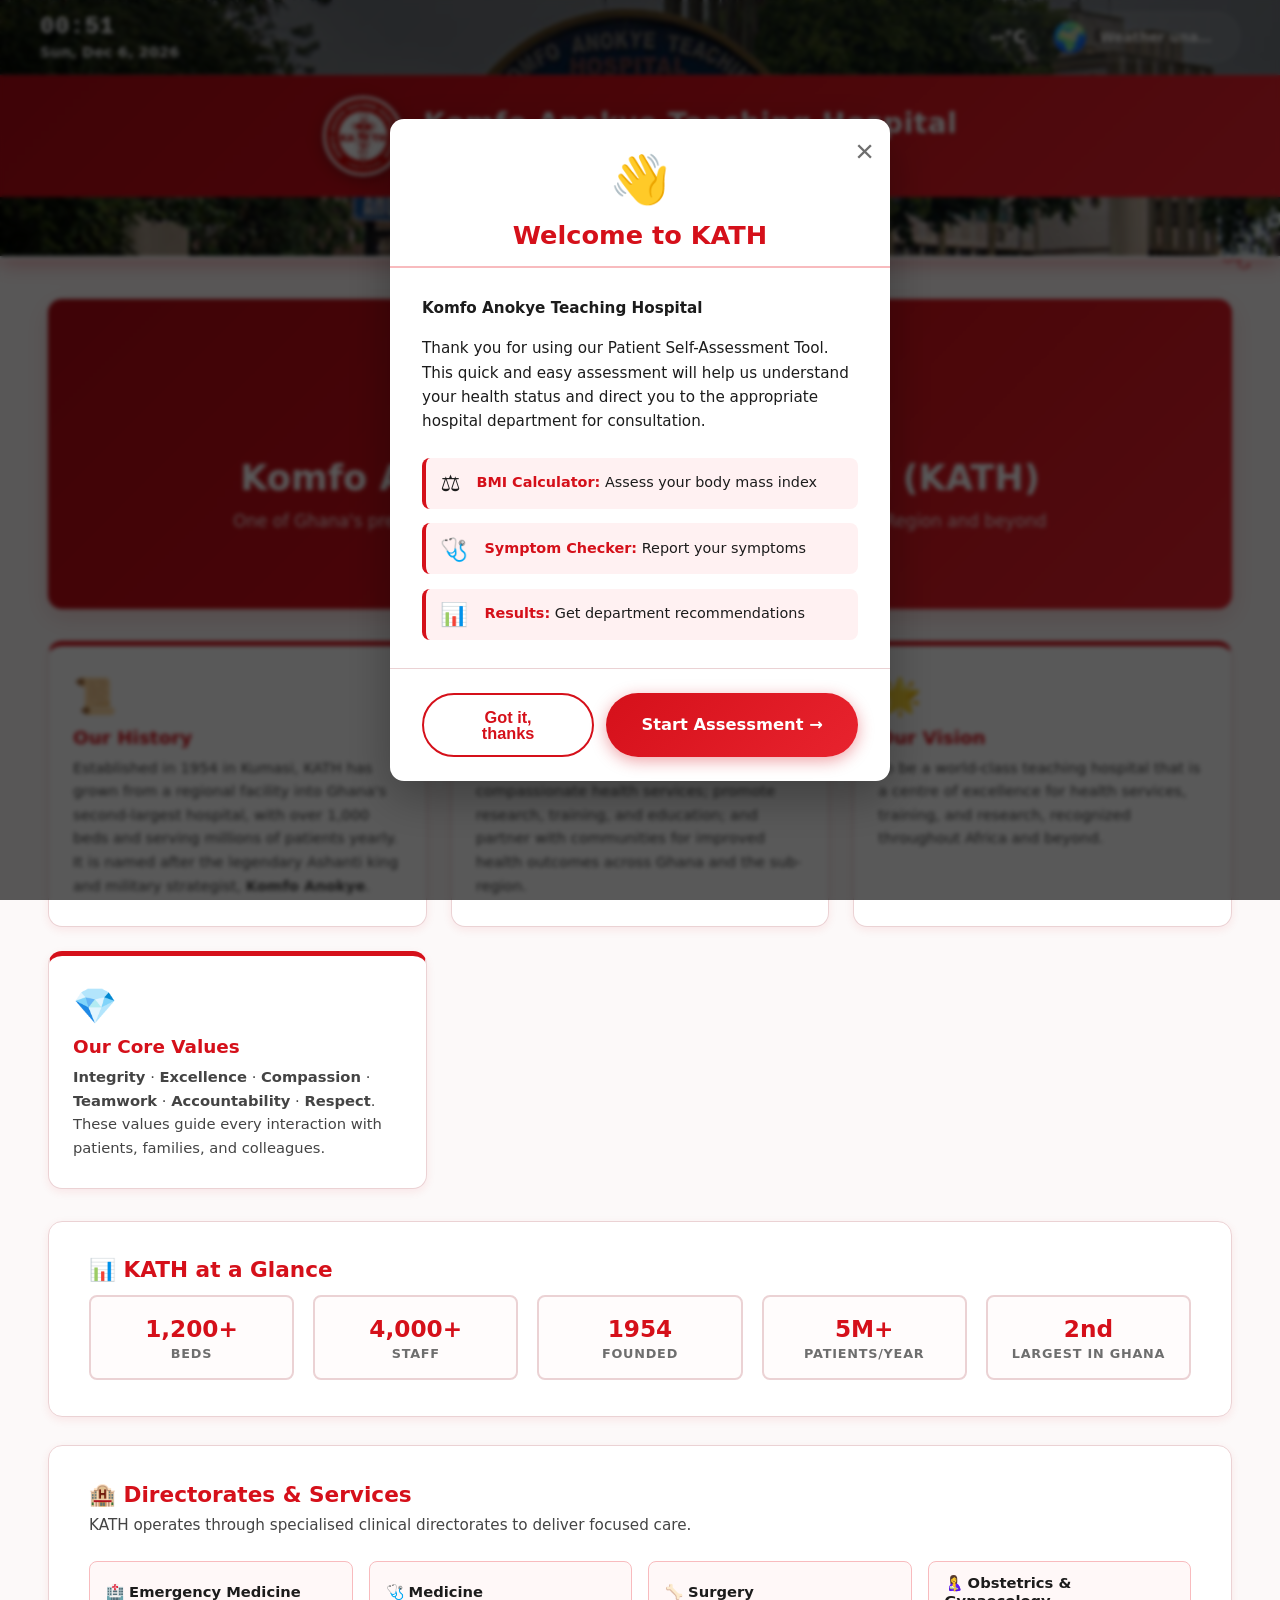
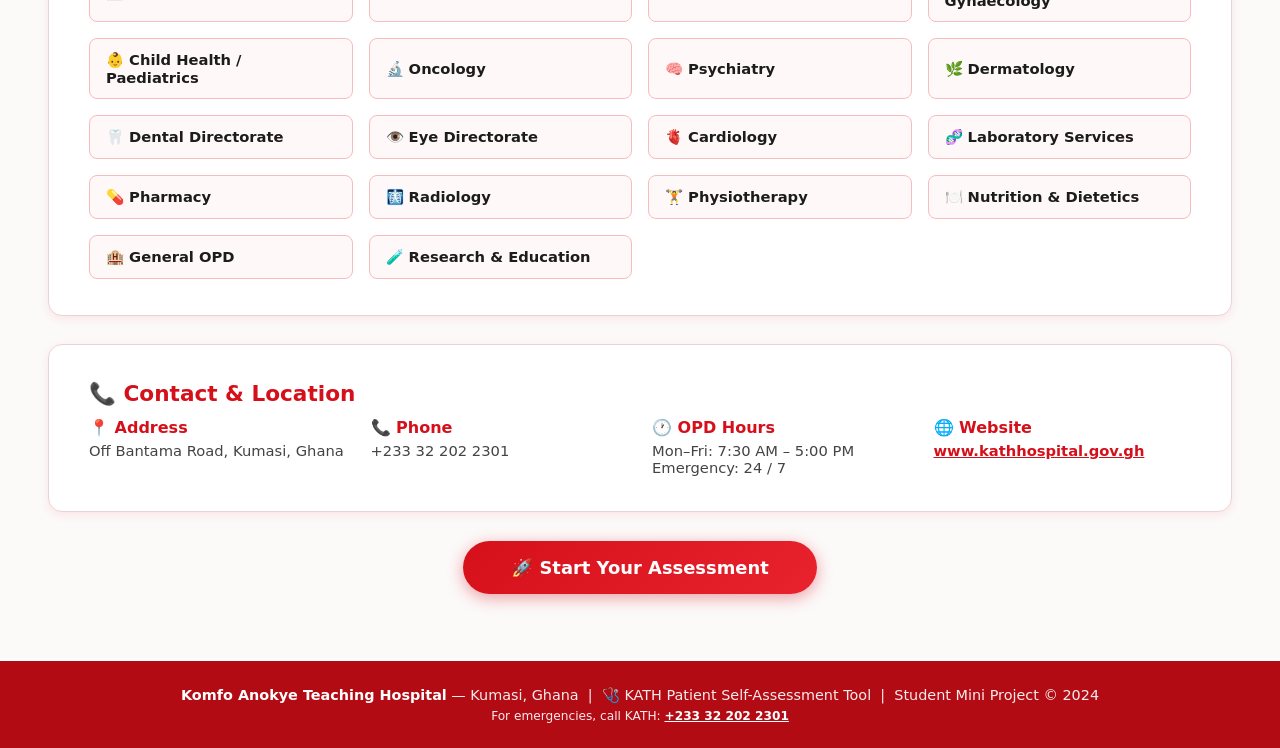
==== about.html @ adceda42 "Update website" ====
﻿<!DOCTYPE html>
<html lang="en">
<head>
  <meta charset="UTF-8" />
  <meta name="viewport" content="width=device-width, initial-scale=1.0" />
  <title>About KATH — Patient Self-Assessment Tool</title>
  <link rel="stylesheet" href="style.css" />
  <link rel="icon" href="kath-logo.jpg" />
</head>
<body>

  <!-- ═══════════════════════════════
       WELCOME POPUP MODAL
       ═══════════════════════════════ -->
  <div id="welcome-modal" class="modal-overlay">
    <div class="modal-content welcome-modal-box">
      <button class="modal-close-btn" aria-label="Close welcome message">&times;</button>
      <div class="modal-header">
        <span class="modal-icon">👋</span>
        <h2>Welcome to KATH</h2>
      </div>
      <div class="modal-body">
        <p><strong>Komfo Anokye Teaching Hospital</strong></p>
        <p>Thank you for using our Patient Self-Assessment Tool. This quick and easy assessment will help us understand your health status and direct you to the appropriate hospital department for consultation.</p>
        <div class="welcome-features">
          <div class="feature">
            <span class="feature-icon">⚖️</span>
            <span class="feature-text"><strong>BMI Calculator:</strong> Assess your body mass index</span>
          </div>
          <div class="feature">
            <span class="feature-icon">🩺</span>
            <span class="feature-text"><strong>Symptom Checker:</strong> Report your symptoms</span>
          </div>
          <div class="feature">
            <span class="feature-icon">📊</span>
            <span class="feature-text"><strong>Results:</strong> Get department recommendations</span>
          </div>
        </div>
      </div>
      <div class="modal-footer">
        <button class="btn btn-secondary modal-close-btn-footer">Got it, thanks</button>
        <a href="bmi.html" class="btn btn-primary">Start Assessment →</a>
      </div>
    </div>
  </div>

  <!-- ═══════════════ HEADER ═══════════════ -->
  <header>
    <!-- Date, Time & Weather Widget -->
    <div class="datetime-weather-widget">
      <div class="widget-content">
        <div class="datetime-display">
          <div class="time-display" id="time-display">--:--</div>
          <div class="date-display" id="date-display">Loading...</div>
        </div>
        <div class="weather-display" id="weather-display">
          <span class="weather-temp">--°C</span>
          <span class="weather-icon">🌤️</span>
          <span class="weather-desc">Loading...</span>
        </div>
      </div>
    </div>

    <div class="header-inner">
      <div class="header-brand">
        <img src="kath-logo.jpg" alt="Komfo Anokye Teaching Hospital Logo" class="header-logo" />
        <div class="header-text">
          <h1>Komfo Anokye Teaching Hospital</h1>
          <p>Patient Self-Assessment Tool &bull; Kumasi, Ghana</p>
        </div>
      </div>
    </div>

    <!-- ── Centered Main Dropdown Navigation ── -->
    <nav>
      <div class="nav-inner">
        <div class="nav-dropdown">
          <button class="nav-dropdown-btn" type="button" aria-expanded="false">
            <span class="menu-icon">☰</span>
            <span>Menu &amp; Assessment Navigation</span>
            <span class="menu-arrow">▾</span>
          </button>
          <div class="nav-dropdown-menu">
            <a href="index.html" class="nav-item">
              <span class="nav-icon">🏠</span>
              <div class="nav-text">
                <strong>Home</strong>
                <small>Landing page &amp; overview</small>
              </div>
            </a>
            
            <div class="dropdown-divider"></div>
            <div class="dropdown-category">📋 Patient Self-Assessment</div>
            
            <a href="bmi.html" class="nav-item">
              <span class="nav-icon">⚖️</span>
              <div class="nav-text">
                <strong>Step 1: BMI Calculator</strong>
                <small>Enter height, weight &amp; metrics</small>
              </div>
            </a>
            <a href="symptoms.html" class="nav-item">
              <span class="nav-icon">🩺</span>
              <div class="nav-text">
                <strong>Step 2: Symptom Checker</strong>
                <small>Select experienced symptoms</small>
              </div>
            </a>
            <a href="results.html" class="nav-item">
              <span class="nav-icon">📊</span>
              <div class="nav-text">
                <strong>Step 3: View Results</strong>
                <small>BMI reading &amp; KATH directorate</small>
              </div>
            </a>
            
            <div class="dropdown-divider"></div>
            <div class="dropdown-category">🏥 Hospital &amp; Feedback</div>
            
            <a href="about.html" class="nav-item active">
              <span class="nav-icon">ℹ️</span>
              <div class="nav-text">
                <strong>About KATH</strong>
                <small>History, mission &amp; clinical services</small>
              </div>
            </a>
            <a href="map.html" class="nav-item">
              <span class="nav-icon">🗺️</span>
              <div class="nav-text">
                <strong>KATH Hospital Map</strong>
                <small>Find your way around campus</small>
              </div>
            </a>
            <a href="feedback.html" class="nav-item">
              <span class="nav-icon">💬</span>
              <div class="nav-text">
                <strong>Patient Feedback</strong>
                <small>Share comments &amp; ratings</small>
              </div>
            </a>
          </div>
        </div>
      </div>
    </nav>
  </header>

  <!-- ═══════════════ MAIN ═══════════════ -->
  <main>
    <div class="container">

      <!-- Hero banner -->
      <div class="about-hero">
        <img src="kath-logo.jpg" alt="KATH Official Crest" style="width:96px;height:96px;border-radius:50%;background:#fff;border:3.5px solid #fff;margin:0 auto .9rem;display:block;box-shadow:0 4px 16px rgba(0,0,0,.35);" />
        <h2>Komfo Anokye Teaching Hospital (KATH)</h2>
        <p>
          One of Ghana's premier public referral hospitals, proudly serving the Ashanti Region
          and beyond with world-class healthcare since 1954.
        </p>
      </div>

      <!-- Mission / Vision / History / Values grid -->
      <div class="info-grid">

        <div class="info-box">
          <span class="icon">📜</span>
          <h3>Our History</h3>
          <p>
            Established in 1954 in Kumasi, KATH has grown from a regional facility into Ghana's
            second-largest hospital, with over 1,000 beds and serving millions of patients yearly.
            It is named after the legendary Ashanti king and military strategist,
            <strong>Komfo Anokye</strong>.
          </p>
        </div>

        <div class="info-box">
          <span class="icon">🎯</span>
          <h3>Our Mission</h3>
          <p>
            To provide excellent, equitable, and compassionate health services; promote research,
            training, and education; and partner with communities for improved health outcomes
            across Ghana and the sub-region.
          </p>
        </div>

        <div class="info-box">
          <span class="icon">🌟</span>
          <h3>Our Vision</h3>
          <p>
            To be a world-class teaching hospital that is a centre of excellence for health
            services, training, and research, recognized throughout Africa and beyond.
          </p>
        </div>

        <div class="info-box">
          <span class="icon">💎</span>
          <h3>Our Core Values</h3>
          <p>
            <strong>Integrity</strong> · <strong>Excellence</strong> ·
            <strong>Compassion</strong> · <strong>Teamwork</strong> ·
            <strong>Accountability</strong> · <strong>Respect</strong>.
            These values guide every interaction with patients, families, and colleagues.
          </p>
        </div>

      </div><!-- /info-grid -->

      <!-- Key Stats -->
      <div class="card">
        <div class="card-title">📊 KATH at a Glance</div>
        <div style="display:grid;grid-template-columns:repeat(auto-fit,minmax(160px,1fr));gap:1.2rem;margin-top:.8rem;">
          <div class="summary-item">
            <div class="val">1,200+</div>
            <div class="lbl">Beds</div>
          </div>
          <div class="summary-item">
            <div class="val">4,000+</div>
            <div class="lbl">Staff</div>
          </div>
          <div class="summary-item">
            <div class="val">1954</div>
            <div class="lbl">Founded</div>
          </div>
          <div class="summary-item">
            <div class="val">5M+</div>
            <div class="lbl">Patients/Year</div>
          </div>
          <div class="summary-item">
            <div class="val">2nd</div>
            <div class="lbl">Largest in Ghana</div>
          </div>
        </div>
      </div>

      <!-- Services & Directorates -->
      <div class="card">
        <div class="card-title">🏨 Directorates &amp; Services</div>
        <p class="card-subtitle">
          KATH operates through specialised clinical directorates to deliver focused care.
        </p>
        <div class="services-grid">
          <div class="service-chip">🏥 Emergency Medicine</div>
          <div class="service-chip">🩺 Medicine</div>
          <div class="service-chip">🦴 Surgery</div>
          <div class="service-chip">🤱 Obstetrics &amp; Gynaecology</div>
          <div class="service-chip">👶 Child Health / Paediatrics</div>
          <div class="service-chip">🔬 Oncology</div>
          <div class="service-chip">🧠 Psychiatry</div>
          <div class="service-chip">🌿 Dermatology</div>
          <div class="service-chip">🦷 Dental Directorate</div>
          <div class="service-chip">👁️ Eye Directorate</div>
          <div class="service-chip">🫀 Cardiology</div>
          <div class="service-chip">🧬 Laboratory Services</div>
          <div class="service-chip">💊 Pharmacy</div>
          <div class="service-chip">🩻 Radiology</div>
          <div class="service-chip">🏋️ Physiotherapy</div>
          <div class="service-chip">🍽️ Nutrition &amp; Dietetics</div>
          <div class="service-chip">🏨 General OPD</div>
          <div class="service-chip">🧪 Research &amp; Education</div>
        </div>
      </div>

      <!-- Contact info -->
      <div class="card">
        <div class="card-title">📞 Contact &amp; Location</div>
        <div style="display:grid;grid-template-columns:repeat(auto-fit,minmax(220px,1fr));gap:1.5rem;margin-top:.8rem;">
          <div>
            <p style="font-weight:700;color:var(--primary);margin-bottom:.3rem;">📍 Address</p>
            <p style="color:var(--text-mid);font-size:.92rem;">Off Bantama Road, Kumasi, Ghana</p>
          </div>
          <div>
            <p style="font-weight:700;color:var(--primary);margin-bottom:.3rem;">📞 Phone</p>
            <p style="color:var(--text-mid);font-size:.92rem;">+233 32 202 2301</p>
          </div>
          <div>
            <p style="font-weight:700;color:var(--primary);margin-bottom:.3rem;">🕐 OPD Hours</p>
            <p style="color:var(--text-mid);font-size:.92rem;">Mon–Fri: 7:30 AM – 5:00 PM<br/>Emergency: 24 / 7</p>
          </div>
          <div>
            <p style="font-weight:700;color:var(--primary);margin-bottom:.3rem;">🌐 Website</p>
            <p style="color:var(--text-mid);font-size:.92rem;"><a href="http://www.kathhospital.gov.gh" target="_blank" style="color:var(--primary);font-weight:700;">www.kathhospital.gov.gh</a></p>
          </div>
        </div>
      </div>

      <!-- CTA -->
      <div class="text-center mt-2">
        <a href="bmi.html" class="btn btn-primary btn-lg">
          🚀 Start Your Assessment
        </a>
      </div>

    </div><!-- /container -->
  </main>

  <footer>
    <p>
      <strong>Komfo Anokye Teaching Hospital</strong> &mdash; Kumasi, Ghana &nbsp;|&nbsp;
      🩺 KATH Patient Self-Assessment Tool &nbsp;|&nbsp; Student Mini Project &copy; 2024
    </p>
    <p style="margin-top:.3rem;font-size:.76rem;">
      For emergencies, call KATH: <a href="tel:+233322022301">+233 32 202 2301</a>
    </p>
  </footer>

  <script src="script.js"></script>
  
  <!-- Initialize Date/Time/Weather immediately -->
  <script>
    (function() {
      function updateDateTime() {
        const now = new Date();
        const hours = String(now.getHours()).padStart(2, '0');
        const minutes = String(now.getMinutes()).padStart(2, '0');
        const timeDisplay = document.getElementById('time-display');
        if (timeDisplay) timeDisplay.textContent = `${hours}:${minutes}`;
        const options = { weekday: 'short', year: 'numeric', month: 'short', day: 'numeric' };
        const dateStr = now.toLocaleDateString('en-US', options);
        const dateDisplay = document.getElementById('date-display');
        if (dateDisplay) dateDisplay.textContent = dateStr;
      }
      function getWeatherIcon(code, isDay) {
        if (code === 0) return isDay ? '☀️' : '🌙';
        if (code === 1 || code === 2) return isDay ? '🌤️' : '🌥️';
        if (code === 3) return '☁️';
        if (code === 45 || code === 48) return '🌫️';
        if (code >= 51 && code <= 67) return '🌧️';
        if (code >= 71 && code <= 86) return '❄️';
        if (code >= 80 && code <= 82) return '🌦️';
        if (code >= 95 && code <= 99) return '⛈️';
        return '🌤️';
      }
      function getWeatherDescription(code) {
        const descriptions = {0: 'Clear', 1: 'Cloudy', 2: 'Cloudy', 3: 'Overcast', 45: 'Foggy', 48: 'Foggy', 51: 'Drizzle', 53: 'Drizzle', 55: 'Drizzle', 61: 'Rainy', 63: 'Rainy', 65: 'Rainy', 71: 'Snowy', 73: 'Snowy', 75: 'Snowy', 77: 'Snow', 80: 'Showers', 81: 'Showers', 82: 'Showers', 85: 'Snow', 86: 'Snow', 95: 'Stormy', 96: 'Stormy', 99: 'Stormy'};
        return descriptions[code] || 'Check weather';
      }
      function fetchWeather() {
        if (navigator.geolocation) {
          navigator.geolocation.getCurrentPosition(function(pos) { getWeatherData(pos.coords.latitude, pos.coords.longitude); }, function() { getWeatherData(6.627, -1.616); }, { timeout: 5000 });
        } else { getWeatherData(6.627, -1.616); }
      }
      function getWeatherData(lat, lon) {
        fetch(`https://api.open-meteo.com/v1/forecast?latitude=${lat}&longitude=${lon}&current=temperature_2m,weather_code,is_day&timezone=auto`)
          .then(r => r.json())
          .then(data => {
            const c = data.current;
            const temp = Math.round(c.temperature_2m);
            const icon = getWeatherIcon(c.weather_code, c.is_day === 1);
            const desc = getWeatherDescription(c.weather_code);
            const w = document.getElementById('weather-display');
            if (w) w.innerHTML = `<span class="weather-temp">${temp}°C</span><span class="weather-icon">${icon}</span><span class="weather-desc">${desc}</span>`;
          })
          .catch(() => {
            const w = document.getElementById('weather-display');
            if (w) w.innerHTML = '<span class="weather-temp">--°C</span><span class="weather-icon">🌍</span><span class="weather-desc">Weather unavailable</span>';
          });
      }
      if (document.readyState === 'loading') { document.addEventListener('DOMContentLoaded', function() { updateDateTime(); setInterval(updateDateTime, 60000); fetchWeather(); setInterval(fetchWeather, 1800000); }); } else { updateDateTime(); fetchWeather(); }
    })();
  </script>
</body>
</html>
---- style.css ----
/* ==========================================================
   KATH Patient Self-Assessment Tool — Full-Width Stylesheet
   Theme   : Exact KATH Logo Red (#D5101A) & Clean Hospital White
   Layout  : Modern Full-Page / Full-Width Responsive Design
   Author  : Student Mini Project
   Hospital: Komfo Anokye Teaching Hospital, Kumasi, Ghana
   ========================================================== */

/* ── 1. CSS Custom Properties (Variables) ──────────────────
   Exact match to the vibrant red color of the KATH Logo
   ─────────────────────────────────────────────────────── */
:root {
  --primary:        #d5101a;   /* Exact vibrant KATH Logo Red */
  --primary-dark:   #b30b14;   /* Deep solid KATH Red */
  --primary-light:  #e8232e;   /* Bright medical scarlet */
  --primary-accent: #ff3b46;   /* Active / hover scarlet red */
  --red-subtle:     #fff1f2;   /* Light soft red background */
  --red-border:     #f8bbbe;   /* Clean red-tinted border */
  --white:          #ffffff;   /* Crisp pure white */
  --off-white:      #fcf9f9;   /* Clean hospital off-white */
  --text-dark:      #1c1c1c;   /* High-contrast readable text */
  --text-mid:       #444444;   /* Medium neutral for secondary text */
  --text-muted:     #6e6e6e;   /* Muted labels & hints */
  --border:         #ebd2d4;   /* Soft warm red-tinted border */
  
  /* Status Colors */
  --success:        #2e7d32;   /* Green for Normal BMI */
  --warning:        #f57c00;   /* Amber for Overweight */
  --danger:         #d5101a;   /* KATH Red for Obese / alerts */
  --info:           #0277bd;   /* Blue for Underweight note */

  /* Elevation & Shape */
  --shadow-sm:      0 3px 10px rgba(213, 16, 26, 0.08);
  --shadow-md:      0 8px 24px rgba(213, 16, 26, 0.16);
  --shadow-lg:      0 12px 36px rgba(0, 0, 0, 0.10);
  --radius:         14px;
  --radius-sm:      8px;
  --transition:     0.25s ease;
  --font-body:      'Segoe UI', system-ui, -apple-system, Arial, sans-serif;
}

/* ── 2. Reset & Base ────────────────────────────────────── */
*, *::before, *::after { box-sizing: border-box; margin: 0; padding: 0; }
html { scroll-behavior: smooth; font-size: 16px; width: 100%; }
body {
  font-family: var(--font-body);
  background-color: var(--off-white);
  color: var(--text-dark);
  min-height: 100vh;
  width: 100%;
  display: flex;
  flex-direction: column;
  position: relative;
  overflow-x: hidden;
}

/* ── 3. Animated Background Canvas ───────────────────────── */
#bg-canvas {
  position: fixed;
  top: 0;
  left: 0;
  width: 100vw;
  height: 100vh;
  z-index: 0;
  pointer-events: none;
}

/* ── 4. Full-Width Header ───────────────────────────────── */
header {
  background: linear-gradient(135deg, var(--primary-dark) 0%, var(--primary) 50%, var(--primary-light) 100%);
  color: var(--white);
  position: relative;
  z-index: 100;
  width: 100%;
  box-shadow: 0 4px 20px rgba(213, 16, 26, 0.35);
  border-bottom: 3.5px solid var(--white);
  background-image: url('KATH ENTRANCE.jpg');
  background-size: cover;
  background-position: center center;
  background-repeat: no-repeat;
}
.header-inner {
  width: 100%;
  max-width: 1600px;
  margin: 0 auto;
  padding: 1.1rem 2.5rem;
  display: flex;
  align-items: center;
  justify-content: center;
  text-align: center;
  background: linear-gradient(135deg, var(--primary-dark) 0%, var(--primary) 50%, var(--primary-light) 100%);
}
.header-brand {
  display: flex;
  align-items: center;
  justify-content: center;
  gap: 1.3rem;
  padding: 0.2rem 0;
}
.header-logo {
  width: 80px;
  height: 80px;
  border-radius: 50%;
  object-fit: cover;
  background: var(--white);
  border: 3.5px solid var(--white);
  box-shadow: 0 4px 16px rgba(0, 0, 0, 0.35);
  flex-shrink: 0;
  transition: transform var(--transition);
}
.header-logo:hover {
  transform: scale(1.06);
}
.header-text {
  text-align: left;
}
.header-text h1 {
  font-size: clamp(1.25rem, 3.2vw, 1.75rem);
  font-weight: 800;
  letter-spacing: 0.02em;
  line-height: 1.2;
  color: var(--white);
  text-shadow: 0 1px 3px rgba(0,0,0,0.25);
}
.header-text p {
  font-size: clamp(0.85rem, 1.8vw, 1.02rem);
  color: #fff0f1;
  margin-top: 0.25rem;
  letter-spacing: 0.04em;
  font-weight: 600;
}

/* ── 5. Full-Width Navigation & Main Dropdown Menu ──────── */
nav {
  background: rgba(0, 0, 0, 0.28);
  width: 100%;
  position: relative;
  z-index: 1000;
  background-image: url('KATH ENTRANCE.jpg');
  background-size: cover;
  background-position: center 70%;
  background-repeat: no-repeat;
}
.nav-inner {
  width: 100%;
  max-width: 1600px;
  margin: 0 auto;
  padding: 0.45rem 2.5rem;
  display: flex;
  justify-content: center;
  align-items: center;
}

/* ── Main Nav Dropdown Container ── */
.nav-dropdown {
  position: relative;
  display: inline-block;
  margin: 0 auto;
}

.nav-dropdown-btn {
  background: rgba(255, 255, 255, 0.16);
  color: var(--white);
  border: 2px solid rgba(255, 255, 255, 0.85);
  border-radius: 50px;
  padding: 0.65rem 1.8rem;
  font-size: 1rem;
  font-weight: 800;
  cursor: pointer;
  display: inline-flex;
  align-items: center;
  gap: 0.65rem;
  transition: all var(--transition);
  font-family: inherit;
  box-shadow: 0 3px 10px rgba(0, 0, 0, 0.2);
}

.nav-dropdown-btn:hover,
.nav-dropdown.show .nav-dropdown-btn,
.nav-dropdown:hover .nav-dropdown-btn {
  background: var(--white);
  color: var(--primary);
  border-color: var(--white);
  box-shadow: 0 6px 20px rgba(0, 0, 0, 0.25);
  transform: translateY(-1px);
}

.nav-dropdown-btn .menu-icon {
  font-size: 1.25rem;
  line-height: 1;
}

.nav-dropdown-btn .menu-arrow {
  font-size: 0.85rem;
  transition: transform var(--transition);
}

.nav-dropdown.show .nav-dropdown-btn .menu-arrow,
.nav-dropdown:hover .nav-dropdown-btn .menu-arrow {
  transform: rotate(180deg);
}

/* ── Dropdown Menu Popup ── */
.nav-dropdown-menu {
  display: none;
  position: absolute;
  top: calc(100% + 8px);
  left: 50%;
  transform: translateX(-50%);
  background-color: var(--white);
  min-width: 320px;
  max-width: 90vw;
  box-shadow: 0 16px 40px rgba(0, 0, 0, 0.28);
  border-radius: var(--radius);
  border-top: 5px solid var(--primary);
  border: 1.8px solid var(--red-border);
  padding: 0.6rem 0;
  z-index: 2000;
  animation: dropdownFadeIn 0.22s ease-in-out;
}

@keyframes dropdownFadeIn {
  from { opacity: 0; transform: translate(-50%, -10px); }
  to   { opacity: 1; transform: translate(-50%, 0); }
}

.nav-dropdown:hover .nav-dropdown-menu,
.nav-dropdown.show .nav-dropdown-menu {
  display: block;
}

.dropdown-category {
  font-size: 0.72rem;
  font-weight: 800;
  color: var(--primary);
  letter-spacing: 0.08em;
  padding: 0.5rem 1.2rem 0.25rem;
  text-transform: uppercase;
}

.dropdown-divider {
  height: 1px;
  background: #f0e6e6;
  margin: 0.4rem 0;
}

.nav-item {
  display: flex;
  align-items: center;
  gap: 0.85rem;
  padding: 0.65rem 1.2rem;
  color: var(--text-dark);
  text-decoration: none;
  transition: all var(--transition);
  text-align: left;
}

.nav-item:hover {
  background-color: var(--red-subtle);
  padding-left: 1.45rem;
}

.nav-item.active {
  background-color: #fff0f1;
  border-left: 4.5px solid var(--primary);
  font-weight: 700;
}

.nav-item.active .nav-text strong {
  color: var(--primary);
}

.nav-icon {
  font-size: 1.35rem;
  flex-shrink: 0;
}

.nav-text {
  display: flex;
  flex-direction: column;
}

.nav-text strong {
  font-size: 0.94rem;
  color: var(--text-dark);
}

.nav-text small {
  font-size: 0.76rem;
  color: var(--text-muted);
  margin-top: 0.1rem;
}

/* ── 6. Full-Width Main Layout ──────────────────────────── */
main {
  flex: 1;
  position: relative;
  z-index: 5;
  width: 100%;
  padding: 2.5rem 3rem 4rem;
}

/* Full-width container spanning the entire page */
.container,
.container--wide,
.container-fluid {
  width: 100%;
  max-width: 1550px;
  margin: 0 auto;
}

/* Full-page Two-Column Layouts */
.grid-2col {
  display: grid;
  grid-template-columns: 1fr 1fr;
  gap: 2rem;
  align-items: start;
}

.grid-2col-wide-left {
  display: grid;
  grid-template-columns: 1.2fr 0.8fr;
  gap: 2rem;
  align-items: start;
}

@media (max-width: 960px) {
  .grid-2col,
  .grid-2col-wide-left {
    grid-template-columns: 1fr;
    gap: 1.5rem;
  }
}

/* ── 7. Full-Width Cards ────────────────────────────────── */
.card {
  background: var(--white);
  border-radius: var(--radius);
  box-shadow: var(--shadow-sm);
  padding: 2.2rem 2.5rem;
  margin-bottom: 1.8rem;
  border: 1.8px solid var(--border);
  transition: box-shadow var(--transition), transform var(--transition);
  width: 100%;
}
.card:hover {
  box-shadow: var(--shadow-md);
}
.card-title {
  font-size: 1.35rem;
  font-weight: 800;
  color: var(--primary);
  margin-bottom: 0.45rem;
  display: flex;
  align-items: center;
  gap: 0.55rem;
}
.card-subtitle {
  color: var(--text-mid);
  font-size: 0.95rem;
  margin-bottom: 1.5rem;
  line-height: 1.55;
}

/* ── 8. Hero Section (Full-Page Landing) ────────────────── */
.hero {
  text-align: center;
  padding: 3rem 1.5rem 2.5rem;
  max-width: 1100px;
  margin: 0 auto;
}
.hero-icon {
  font-size: 5rem;
  display: block;
  margin-bottom: 1rem;
  animation: float 3s ease-in-out infinite;
}
@keyframes float {
  0%, 100% { transform: translateY(0); }
  50%       { transform: translateY(-8px); }
}
.hero h2 {
  font-size: clamp(1.8rem, 4.5vw, 2.75rem);
  color: var(--primary);
  font-weight: 800;
  line-height: 1.2;
  margin-bottom: 0.85rem;
}
.hero p {
  color: var(--text-mid);
  font-size: 1.15rem;
  max-width: 800px;
  margin: 0 auto 2.2rem;
  line-height: 1.65;
}

/* ── 9. Feature Cards Grid (Full-Width Responsive) ──────── */
.features-grid {
  display: grid;
  grid-template-columns: repeat(auto-fit, minmax(320px, 1fr));
  gap: 1.8rem;
  margin: 2rem 0 2.5rem;
  width: 100%;
}
.feature-card {
  background: var(--white);
  border: 1.8px solid var(--border);
  border-top: 5px solid var(--primary);
  border-radius: var(--radius);
  padding: 2rem 1.6rem;
  text-align: center;
  box-shadow: var(--shadow-sm);
  transition: transform var(--transition), box-shadow var(--transition), border-color var(--transition);
}
.feature-card:hover {
  transform: translateY(-6px);
  box-shadow: var(--shadow-md);
  border-color: var(--primary);
}
.feature-card .icon { font-size: 2.8rem; margin-bottom: 0.75rem; display: block; }
.feature-card h3    { font-size: 1.15rem; color: var(--primary); font-weight: 800; }
.feature-card p     { font-size: 0.92rem; color: var(--text-muted); margin-top: 0.5rem; line-height: 1.55; }

/* ── 10. Progress Indicator (Full-Width) ────────────────── */
.progress-bar-wrapper {
  margin-bottom: 2.2rem;
  width: 100%;
  max-width: 800px;
  margin-left: auto;
  margin-right: auto;
}
.progress-label {
  font-size: 0.9rem;
  color: var(--primary);
  text-align: center;
  margin-bottom: 0.65rem;
  font-weight: 800;
  letter-spacing: 0.06em;
  text-transform: uppercase;
}
.progress-steps {
  display: flex;
  align-items: center;
  justify-content: center;
}
.step-circle {
  width: 44px; height: 44px;
  border-radius: 50%;
  border: 3.5px solid var(--border);
  background: var(--white);
  color: var(--text-muted);
  font-weight: 800;
  font-size: 1rem;
  display: flex;
  align-items: center;
  justify-content: center;
  transition: all var(--transition);
  position: relative;
  z-index: 1;
}
.step-circle.done   { background: var(--primary); border-color: var(--primary); color: var(--white); }
.step-circle.active { background: var(--primary); border-color: var(--primary); color: var(--white); box-shadow: 0 0 0 6px rgba(213, 16, 26, 0.25); }
.step-line { flex: 1; height: 4px; background: var(--border); max-width: 120px; transition: background var(--transition); }
.step-line.done { background: var(--primary); }
.step-labels { display: flex; justify-content: space-between; margin-top: 0.5rem; }
.step-labels span { font-size: 0.82rem; color: var(--text-muted); text-align: center; flex: 1; font-weight: 600; }
.step-labels span.active-label { color: var(--primary); font-weight: 800; }

/* ── 11. Forms (Full-Width Responsive) ──────────────────── */
.form-group { margin-bottom: 1.45rem; }
label {
  display: block;
  font-weight: 700;
  font-size: 0.95rem;
  color: var(--text-dark);
  margin-bottom: 0.45rem;
}
input[type="text"],
input[type="number"],
select, textarea {
  width: 100%;
  padding: 0.85rem 1.15rem;
  border: 2px solid var(--border);
  border-radius: var(--radius-sm);
  font-size: 1rem;
  font-family: inherit;
  color: var(--text-dark);
  background: var(--white);
  transition: border-color var(--transition), box-shadow var(--transition);
  outline: none;
}
input:focus, select:focus, textarea:focus {
  border-color: var(--primary);
  box-shadow: 0 0 0 4px rgba(213, 16, 26, 0.18);
}
input.invalid { border-color: var(--primary); }
.hint { font-size: 0.82rem; color: var(--text-muted); margin-top: 0.35rem; }
.form-row { display: grid; grid-template-columns: 1fr 1fr; gap: 1.2rem; }
@media (max-width: 650px) { .form-row { grid-template-columns: 1fr; } }

/* ── 12. Symptom Checkbox Items (Full-Width Responsive Grid) */
.symptom-list {
  display: grid;
  grid-template-columns: repeat(auto-fit, minmax(360px, 1fr));
  gap: 1.1rem;
  width: 100%;
}
@media (max-width: 480px) {
  .symptom-list { grid-template-columns: 1fr; }
}

.symptom-item {
  display: flex;
  align-items: center;
  gap: 0.95rem;
  background: var(--white);
  border: 2px solid var(--border);
  border-radius: var(--radius-sm);
  padding: 1rem 1.25rem;
  cursor: pointer;
  transition: border-color var(--transition), background var(--transition), transform var(--transition);
}
.symptom-item:hover {
  border-color: var(--primary);
  background: #fff5f5;
  transform: translateY(-2px);
}
.symptom-item input[type="checkbox"] {
  width: 1.35rem; height: 1.35rem;
  accent-color: var(--primary);
  cursor: pointer; flex-shrink: 0;
}
.symptom-item label {
  margin: 0; cursor: pointer;
  font-weight: 600; font-size: 0.98rem;
  display: flex; align-items: center; gap: 0.5rem;
}
.symptom-item.checked {
  border-color: var(--primary);
  background: #fff0f1;
}

.custom-symptom-wrapper {
  border: 1.8px solid var(--border);
  background: #fffaf9;
  border-radius: var(--radius);
  padding: 1.1rem 1.2rem;
}

.custom-symptom-list {
  display: flex;
  flex-direction: column;
  gap: 0.75rem;
}

.custom-symptom-item {
  display: grid;
  grid-template-columns: minmax(0, 1fr) auto;
  gap: 0.75rem;
  align-items: center;
  background: var(--white);
  border: 1.8px solid var(--red-border);
  border-radius: var(--radius-sm);
  padding: 0.7rem 0.9rem;
}

.custom-symptom-item input {
  width: 100%;
  min-width: 0;
}

.custom-remove-btn {
  padding: 0.7rem 1rem;
  font-size: 0.9rem;
}

.map-toolbar {
  display: flex;
  flex-wrap: wrap;
  align-items: end;
  justify-content: space-between;
  gap: 1rem;
  margin-bottom: 1.25rem;
}

.map-search-wrap {
  flex: 1;
  min-width: 220px;
}

.map-search-wrap label,
.map-select-wrap label {
  display: block;
  margin-bottom: 0.45rem;
  font-weight: 800;
  color: var(--primary);
  font-size: 0.8rem;
  letter-spacing: 0.04em;
  text-transform: uppercase;
}

.map-actions {
  display: flex;
  flex-wrap: wrap;
  gap: 0.7rem;
}

.map-layout {
  display: grid;
  grid-template-columns: minmax(0, 1.6fr) minmax(260px, 0.75fr);
  gap: 1rem;
  align-items: stretch;
}

.map-panel {
  background: #fffaf9;
  border: 1.8px solid var(--border);
  border-radius: var(--radius);
  padding: 1rem;
  box-shadow: var(--shadow-sm);
}

#kath-map {
  width: 100%;
  height: 480px;
  border-radius: var(--radius-sm);
  overflow: hidden;
  border: 2px solid var(--border);
  background: #edf6ff;
}

.map-sidebar {
  display: flex;
  flex-direction: column;
  gap: 0.9rem;
}

.map-select-wrap select {
  width: 100%;
}

.map-status {
  margin-top: 0.9rem;
  background: #fff3f4;
  border: 1.5px solid var(--red-border);
  color: var(--text-mid);
  border-radius: var(--radius-sm);
  padding: 0.8rem 0.9rem;
  font-size: 0.9rem;
  line-height: 1.5;
}

.directions-panel {
  background: var(--white);
  border: 1.8px solid var(--border);
  border-radius: var(--radius-sm);
  padding: 0.9rem;
  min-height: 120px;
  max-height: 300px;
  overflow-y: auto;
  color: var(--text-mid);
}

.directions-panel h4 {
  color: var(--primary);
  font-size: 0.85rem;
  font-weight: 800;
  letter-spacing: 0.06em;
  text-transform: uppercase;
  margin-bottom: 0.75rem;
}

.direction-step {
  display: flex;
  gap: 0.7rem;
  align-items: flex-start;
  padding: 0.55rem 0;
  border-bottom: 1px solid #f3e3e5;
  font-size: 0.9rem;
  line-height: 1.45;
}

.direction-step:last-child {
  border-bottom: none;
}

.direction-step .step-count {
  width: 22px;
  height: 22px;
  border-radius: 50%;
  background: var(--primary);
  color: var(--white);
  display: inline-flex;
  align-items: center;
  justify-content: center;
  font-size: 0.72rem;
  font-weight: 800;
  flex-shrink: 0;
}

@media (max-width: 760px) {
  .map-layout {
    grid-template-columns: 1fr;
  }

  #kath-map {
    height: 380px;
  }
}

/* ── 13. Buttons ────────────────────────────────────────── */
.btn {
  display: inline-flex; align-items: center; gap: 0.55rem;
  padding: 0.85rem 2.2rem;
  border: none; border-radius: 50px;
  font-size: 1.02rem; font-weight: 800;
  cursor: pointer; text-decoration: none;
  transition: all var(--transition); line-height: 1;
}
.btn-primary {
  background: linear-gradient(135deg, var(--primary), var(--primary-light));
  color: var(--white);
  box-shadow: 0 4px 16px rgba(213, 16, 26, 0.38);
}
.btn-primary:hover {
  background: linear-gradient(135deg, var(--primary-dark), var(--primary));
  box-shadow: 0 6px 24px rgba(213, 16, 26, 0.5);
  transform: translateY(-2px);
}
.btn-secondary {
  background: var(--white);
  color: var(--primary);
  border: 2.5px solid var(--primary);
}
.btn-secondary:hover {
  background: var(--primary);
  color: var(--white);
  transform: translateY(-2px);
}
.btn-danger {
  background: linear-gradient(135deg, var(--primary-dark), var(--primary));
  color: var(--white); box-shadow: 0 4px 14px rgba(213, 16, 26, 0.35);
}
.btn-danger:hover { opacity: 0.92; transform: translateY(-2px); }
.btn-lg { padding: 1.1rem 3rem; font-size: 1.12rem; }
.btn-block { width: 100%; justify-content: center; }
.btn-group { display: flex; gap: 1.2rem; flex-wrap: wrap; margin-top: 1.8rem; }

/* ── 14. Disclaimer Box ─────────────────────────────────── */
.disclaimer {
  background: #fff6f6;
  border: 2px solid #f8bbbe;
  border-left: 6.5px solid var(--primary);
  border-radius: var(--radius-sm);
  padding: 1.3rem 1.6rem;
  margin-top: 1.8rem;
  width: 100%;
}
.disclaimer-title {
  font-weight: 800; color: var(--primary);
  display: flex; align-items: center; gap: 0.5rem;
  font-size: 1.02rem; margin-bottom: 0.45rem;
}
.disclaimer p { font-size: 0.92rem; color: #421818; line-height: 1.6; }

/* ── 15. Results Page (Full-Width Dashboard) ────────────── */
.result-label {
  font-size: 0.85rem; text-transform: uppercase;
  letter-spacing: 0.08em; color: var(--text-muted);
  font-weight: 800; margin-bottom: 0.4rem;
}
.result-value { font-size: 1.25rem; color: var(--text-dark); font-weight: 800; }
.bmi-badge {
  display: inline-block; padding: 0.4rem 1.2rem;
  border-radius: 50px; font-weight: 800; font-size: 0.95rem; margin-left: 0.6rem;
}
.bmi-underweight { background: #e3f2fd; color: var(--info); }
.bmi-normal      { background: #e8f5e9; color: var(--success); }
.bmi-overweight  { background: #fff3e0; color: var(--warning); }
.bmi-obese       { background: #ffebee; color: var(--danger); }
.bmi-note {
  font-size: 0.92rem; color: var(--text-mid);
  margin-top: 0.45rem; line-height: 1.5; font-style: italic;
}
.directorate-list { display: flex; flex-direction: column; gap: 0.8rem; margin-top: 0.75rem; }
.directorate-tag {
  display: flex; align-items: center; gap: 0.8rem;
  background: linear-gradient(90deg, #fff0f1, #fffafa);
  border: 2px solid var(--red-border);
  border-left: 6.5px solid var(--primary);
  border-radius: var(--radius-sm);
  padding: 0.95rem 1.3rem;
  font-weight: 800; color: var(--primary); font-size: 1.05rem;
}
.symptom-tag {
  display: inline-flex; align-items: center; gap: 0.4rem;
  background: #fff0f1; border: 1.8px solid var(--red-border);
  border-radius: 50px; padding: 0.45rem 1rem;
  font-size: 0.88rem; color: var(--primary); margin: 0.25rem;
  font-weight: 700;
}
.patient-summary {
  display: grid;
  grid-template-columns: repeat(auto-fit, minmax(160px, 1fr));
  gap: 1.2rem; margin: 0.8rem 0;
  width: 100%;
}
.summary-item {
  background: #fffcfc; border-radius: var(--radius-sm);
  padding: 1.1rem 1.2rem; border: 2px solid var(--border); text-align: center;
}
.summary-item .val { font-size: 1.45rem; font-weight: 800; color: var(--primary); }
.summary-item .lbl { font-size: 0.8rem; color: var(--text-muted); text-transform: uppercase; letter-spacing: 0.06em; margin-top: 0.25rem; font-weight: 700; }

/* ── 16. About Page (Full-Width Multi-Column) ───────────── */
.about-hero {
  background: linear-gradient(135deg, var(--primary-dark) 0%, var(--primary) 55%, var(--primary-light) 100%);
  color: var(--white); padding: 3rem 2.5rem;
  border-radius: var(--radius); text-align: center; margin-bottom: 2rem;
  box-shadow: var(--shadow-md);
  width: 100%;
}
.about-hero h2 { font-size: clamp(1.6rem, 3.5vw, 2.2rem); margin-bottom: 0.6rem; color: var(--white); font-weight: 800; }
.about-hero p  { opacity: 0.95; font-size: 1.05rem; line-height: 1.6; color: #fff0f1; max-width: 850px; margin: 0 auto; }
.info-grid {
  display: grid;
  grid-template-columns: repeat(auto-fit, minmax(280px, 1fr));
  gap: 1.5rem; margin-bottom: 2rem;
  width: 100%;
}
.info-box {
  background: var(--white); border: 1.8px solid var(--border);
  border-top: 5px solid var(--primary);
  border-radius: var(--radius); padding: 1.8rem 1.5rem; box-shadow: var(--shadow-sm);
}
.info-box .icon { font-size: 2.2rem; margin-bottom: 0.6rem; display: block; }
.info-box h3    { color: var(--primary); font-size: 1.15rem; margin-bottom: 0.5rem; font-weight: 800; }
.info-box p     { color: var(--text-mid); font-size: 0.92rem; line-height: 1.6; }
.services-grid {
  display: grid;
  grid-template-columns: repeat(auto-fill, minmax(210px, 1fr));
  gap: 1rem;
  width: 100%;
}
.service-chip {
  display: flex; align-items: center; gap: 0.6rem;
  background: #fff8f8; border: 1.8px solid var(--red-border);
  border-radius: var(--radius-sm); padding: 0.75rem 1rem;
  font-size: 0.92rem; color: var(--text-dark); font-weight: 600;
}

/* ── 17. Feedback Page (Full-Width) ─────────────────────── */
.star-rating { display: flex; gap: 0.5rem; margin-top: 0.4rem; }
.star {
  font-size: 2.2rem; cursor: pointer; color: #ddd;
  transition: color var(--transition), transform var(--transition); line-height: 1;
}
.star.active, .star:hover { color: var(--primary); transform: scale(1.25); }
textarea { resize: vertical; min-height: 120px; }
.feedback-success {
  display: none; background: #fff3f4;
  border: 2.5px solid var(--primary); border-radius: var(--radius);
  padding: 2.2rem 1.8rem; text-align: center;
}
.feedback-success .icon { font-size: 3.6rem; display: block; margin-bottom: 0.6rem; }
.feedback-success h3 { color: var(--primary); font-size: 1.35rem; font-weight: 800; }
.feedback-success p  { color: var(--text-mid); font-size: 0.98rem; margin-top: 0.5rem; }

/* ── 18. Alert / Error Banners ──────────────────────────── */
.alert { padding: 0.9rem 1.2rem; border-radius: var(--radius-sm); font-size: 0.95rem; margin-bottom: 1.2rem; display: flex; align-items: center; gap: 0.6rem; }
.alert-error { background: #ffebee; border: 1.8px solid #ef9a9a; color: var(--primary); font-weight: 700; }

/* ── 18. Date, Time & Weather Widget ────────────────────── */
.datetime-weather-widget {
  background: linear-gradient(135deg, rgba(0, 0, 0, 0.45), rgba(0, 0, 0, 0.35));
  padding: 0.75rem 2.5rem;
  width: 100%;
  position: relative;
  z-index: 99;
  border-bottom: 1px solid rgba(255, 255, 255, 0.15);
}

.widget-content {
  max-width: 1600px;
  margin: 0 auto;
  display: flex;
  justify-content: space-between;
  align-items: center;
  gap: 2rem;
  flex-wrap: wrap;
}

.datetime-display {
  display: flex;
  flex-direction: column;
  gap: 0.25rem;
  color: var(--white);
  font-weight: 600;
}

.time-display {
  font-size: 1.5rem;
  font-weight: 800;
  letter-spacing: 0.02em;
  font-family: 'Courier New', monospace;
}

.date-display {
  font-size: 0.9rem;
  opacity: 0.9;
  letter-spacing: 0.01em;
}

.weather-display {
  display: flex;
  align-items: center;
  gap: 0.75rem;
  color: var(--white);
  background: rgba(255, 255, 255, 0.08);
  padding: 0.6rem 1.2rem;
  border-radius: 25px;
  font-weight: 600;
  border: 1px solid rgba(255, 255, 255, 0.15);
}

.weather-icon {
  font-size: 1.8rem;
  line-height: 1;
}

.weather-temp {
  font-size: 1.1rem;
  font-weight: 800;
  min-width: 50px;
}

.weather-desc {
  font-size: 0.85rem;
  opacity: 0.9;
  max-width: 120px;
  overflow: hidden;
  text-overflow: ellipsis;
  white-space: nowrap;
}

/* ── Modal & Welcome Popup Styles ──────────────────────── */
.modal-overlay {
  display: flex;
  position: fixed;
  top: 0;
  left: 0;
  width: 100%;
  height: 100%;
  background: rgba(0, 0, 0, 0.65);
  justify-content: center;
  align-items: center;
  z-index: 2000;
  backdrop-filter: blur(2px);
  opacity: 0;
  visibility: hidden;
  transition: opacity 0.35s ease, visibility 0.35s ease;
}

.modal-overlay.show {
  opacity: 1;
  visibility: visible;
}

.modal-content {
  background: var(--white);
  border-radius: var(--radius);
  box-shadow: 0 16px 48px rgba(0, 0, 0, 0.3);
  position: relative;
  max-width: 500px;
  width: 90%;
  max-height: 90vh;
  overflow-y: auto;
  animation: slideIn 0.4s cubic-bezier(0.34, 1.56, 0.64, 1);
}

@keyframes slideIn {
  from {
    transform: translateY(-50px) scale(0.95);
    opacity: 0;
  }
  to {
    transform: translateY(0) scale(1);
    opacity: 1;
  }
}

.modal-close-btn {
  position: absolute;
  top: 1rem;
  right: 1rem;
  background: none;
  border: none;
  font-size: 2rem;
  color: var(--text-muted);
  cursor: pointer;
  padding: 0;
  line-height: 1;
  transition: color var(--transition);
  z-index: 10;
}

.modal-close-btn:hover {
  color: var(--primary);
}

.modal-header {
  padding: 2rem 2rem 1rem;
  text-align: center;
  border-bottom: 2px solid var(--red-border);
}

.modal-icon {
  font-size: 3rem;
  display: block;
  margin-bottom: 0.75rem;
}

.modal-header h2 {
  color: var(--primary);
  font-size: 1.6rem;
  font-weight: 800;
  margin: 0;
}

.modal-body {
  padding: 1.75rem 2rem;
}

.modal-body p {
  color: var(--text-dark);
  line-height: 1.6;
  margin-bottom: 1rem;
  font-size: 0.95rem;
}

.modal-body p:last-of-type {
  margin-bottom: 1.5rem;
}

.welcome-features {
  display: flex;
  flex-direction: column;
  gap: 0.9rem;
  margin-top: 1.5rem;
}

.feature {
  display: flex;
  align-items: flex-start;
  gap: 1rem;
  padding: 0.9rem;
  background: var(--red-subtle);
  border-radius: var(--radius-sm);
  border-left: 4px solid var(--primary);
}

.feature-icon {
  font-size: 1.4rem;
  flex-shrink: 0;
  line-height: 1;
}

.feature-text {
  font-size: 0.9rem;
  color: var(--text-dark);
  line-height: 1.5;
}

.feature-text strong {
  color: var(--primary);
}

.modal-footer {
  padding: 1.5rem 2rem;
  border-top: 1px solid var(--border);
  display: flex;
  gap: 0.75rem;
  justify-content: center;
  flex-wrap: wrap;
}

.modal-close-btn-footer {
  flex: 1;
  min-width: 140px;
}

/* Responsive adjustments */
@media (max-width: 768px) {
  .widget-content {
    flex-direction: column;
    gap: 1rem;
    align-items: flex-start;
  }

  .modal-content {
    width: 95%;
    margin: 1rem;
  }

  .modal-header {
    padding: 1.5rem 1.5rem 0.75rem;
  }

  .modal-body {
    padding: 1.25rem 1.5rem;
  }

  .modal-footer {
    padding: 1rem 1.5rem;
    flex-direction: column;
  }

  .modal-close-btn-footer,
  .modal-footer .btn {
    width: 100%;
  }

  .time-display {
    font-size: 1.25rem;
  }

  .weather-display {
    font-size: 0.85rem;
    padding: 0.5rem 1rem;
  }

  .weather-icon {
    font-size: 1.4rem;
  }
}

/* ── 19. Full-Width Footer ──────────────────────────────── */
footer {
  background: var(--primary-dark); color: rgba(255,255,255,0.92);
  text-align: center; padding: 1.6rem 1.5rem;
  font-size: 0.9rem; position: relative; z-index: 10;
  width: 100%;
  border-top: 3.5px solid var(--white);
}
footer strong { color: var(--white); }
footer a { color: #ffffff; text-decoration: underline; font-weight: 700; }
footer a:hover { opacity: 0.85; }

/* ── 20. Utility Classes ────────────────────────────────── */
.text-center { text-align: center; }
.mt-1 { margin-top: 0.5rem; } .mt-2 { margin-top: 1rem; } .mt-3 { margin-top: 1.8rem; }
.d-none { display: none !important; }
hr.divider { border: none; border-top: 2px solid var(--border); margin: 1.8rem 0; }

/* ── 21. Responsive Breakpoints ─────────────────────────── */
@media (max-width: 900px) {
  main { padding: 1.8rem 1.2rem 3rem; }
  .header-inner { padding: 0.9rem 1.2rem; }
  .nav-inner { padding: 0 1rem; }
  .card { padding: 1.8rem 1.5rem; }
}

@media (max-width: 600px) {
  main { padding: 1.4rem 0.9rem 2.5rem; }
  .header-brand { flex-direction: column; text-align: center; gap: 0.5rem; }
  .header-text { text-align: center; }
  .header-logo { width: 66px; height: 66px; }
  .card { padding: 1.4rem 1.1rem; }
  .hero-icon { font-size: 3.6rem; }
  .hero h2 { font-size: 1.55rem; }
  .btn-group { flex-direction: column; }
  .btn-group .btn { width: 100%; justify-content: center; }
  .patient-summary { grid-template-columns: 1fr 1fr; }
  .dropdown-content { position: static; transform: none; box-shadow: none; min-width: 100%; margin-top: 0.3rem; }
}
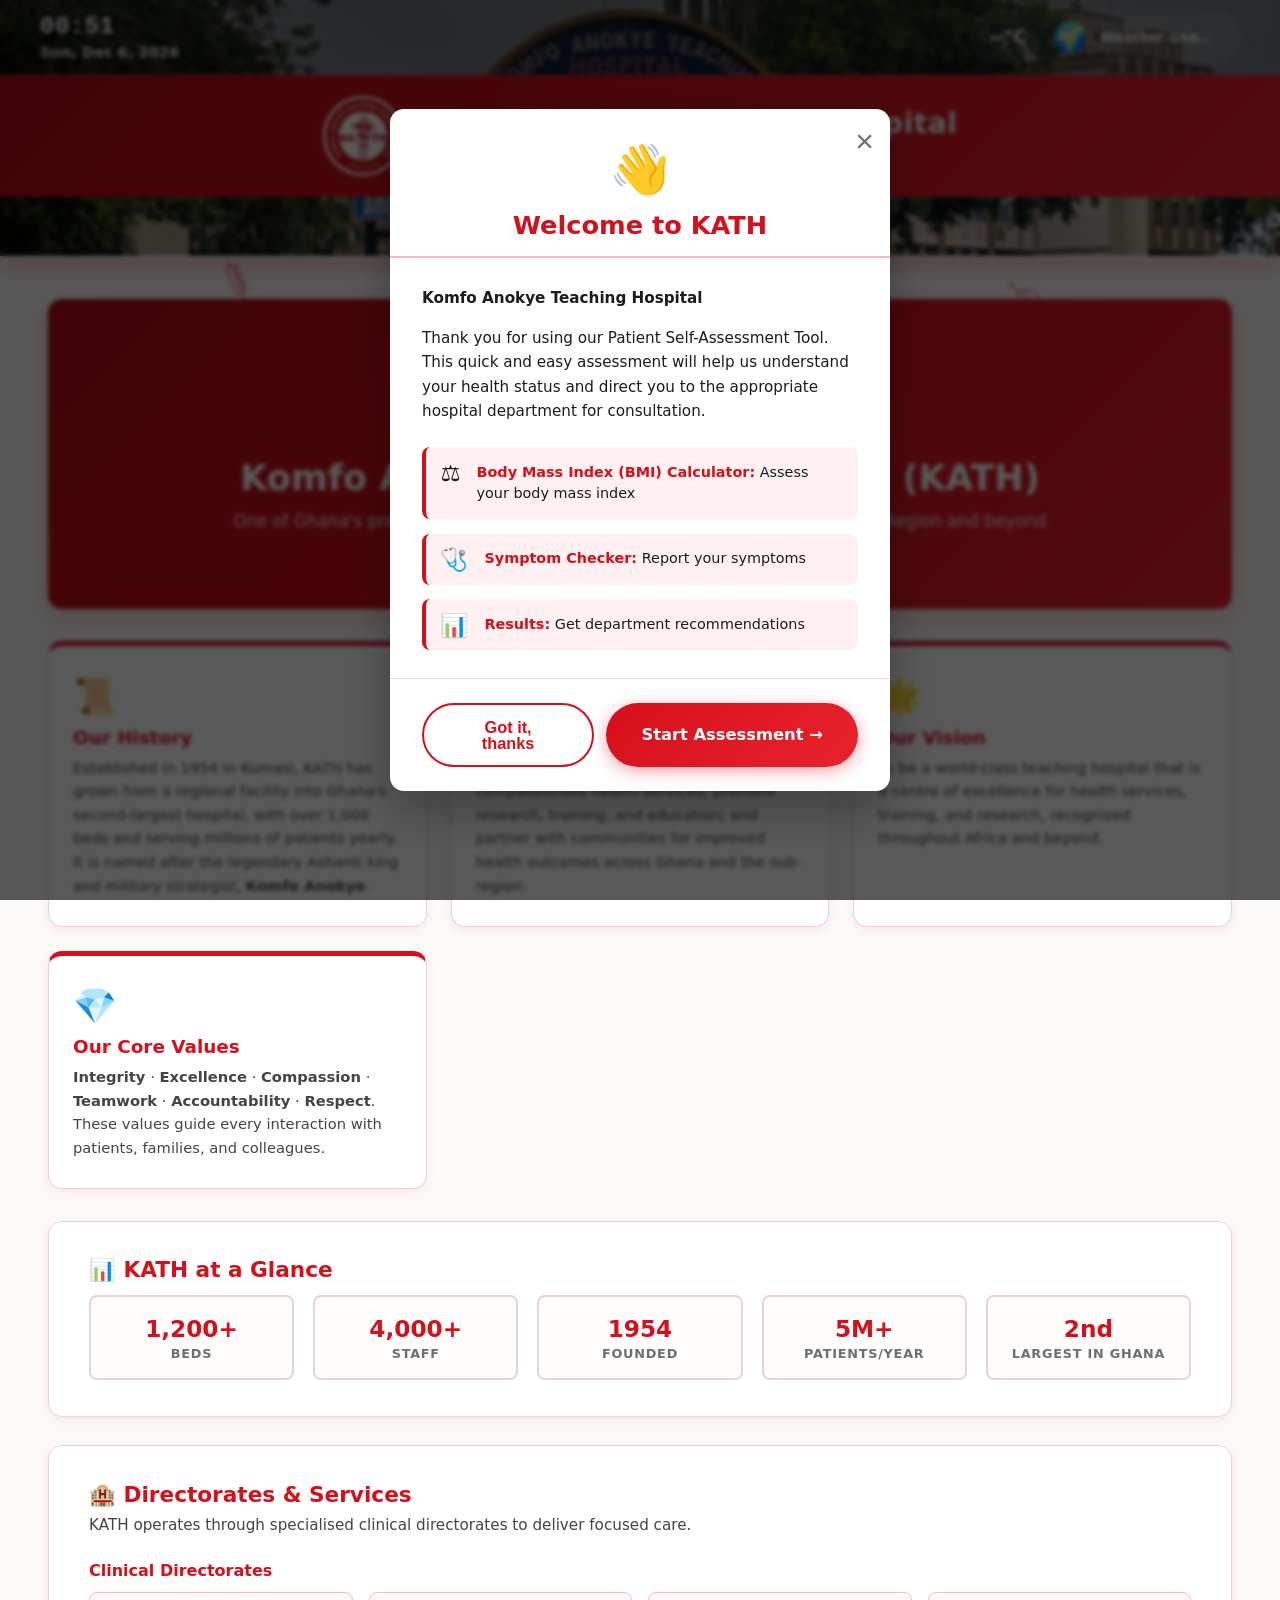
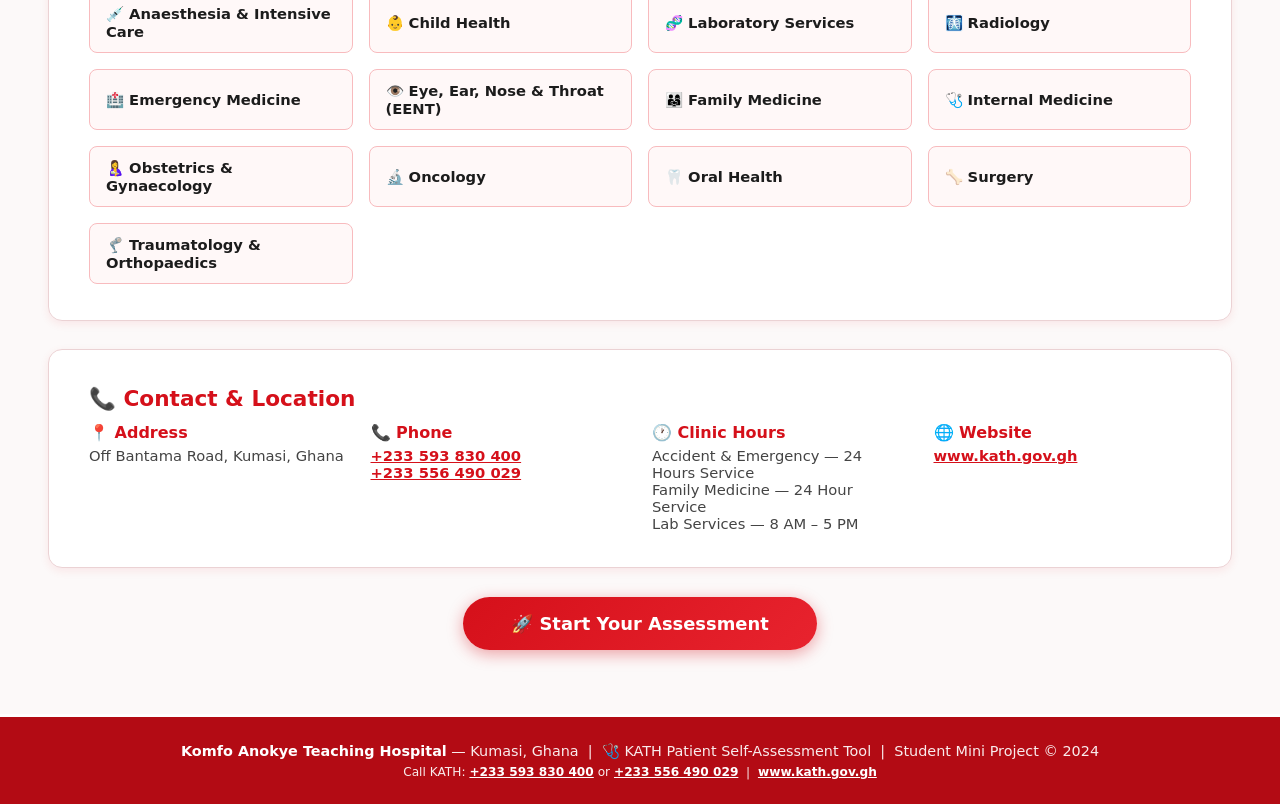
==== commit 665d3762: "Update website" ====
--- a/about.html
+++ b/about.html
@@ -1,4 +1,4 @@
-﻿<!DOCTYPE html>
+<!DOCTYPE html>
 <html lang="en">
 <head>
   <meta charset="UTF-8" />
@@ -9,9 +9,7 @@
 </head>
 <body>
 
-  <!-- ═══════════════════════════════
-       WELCOME POPUP MODAL
-       ═══════════════════════════════ -->
+  <!-- WELCOME POPUP MODAL -->
   <div id="welcome-modal" class="modal-overlay">
     <div class="modal-content welcome-modal-box">
       <button class="modal-close-btn" aria-label="Close welcome message">&times;</button>
@@ -25,7 +23,7 @@
         <div class="welcome-features">
           <div class="feature">
             <span class="feature-icon">⚖️</span>
-            <span class="feature-text"><strong>BMI Calculator:</strong> Assess your body mass index</span>
+            <span class="feature-text"><strong>Body Mass Index (BMI) Calculator:</strong> Assess your body mass index</span>
           </div>
           <div class="feature">
             <span class="feature-icon">🩺</span>
@@ -44,9 +42,9 @@
     </div>
   </div>
 
-  <!-- ═══════════════ HEADER ═══════════════ -->
+  <!-- HEADER -->
   <header>
-    <!-- Date, Time & Weather Widget -->
+    <!-- Date Time & Weather Widget -->
     <div class="datetime-weather-widget">
       <div class="widget-content">
         <div class="datetime-display">
@@ -71,7 +69,7 @@
       </div>
     </div>
 
-    <!-- ── Centered Main Dropdown Navigation ── -->
+    <!-- Centered Main Dropdown Navigation -->
     <nav>
       <div class="nav-inner">
         <div class="nav-dropdown">
@@ -95,7 +93,7 @@
             <a href="bmi.html" class="nav-item">
               <span class="nav-icon">⚖️</span>
               <div class="nav-text">
-                <strong>Step 1: BMI Calculator</strong>
+                <strong>Step 1: Body Mass Index (BMI) Calculator</strong>
                 <small>Enter height, weight &amp; metrics</small>
               </div>
             </a>
@@ -110,7 +108,7 @@
               <span class="nav-icon">📊</span>
               <div class="nav-text">
                 <strong>Step 3: View Results</strong>
-                <small>BMI reading &amp; KATH directorate</small>
+                <small>Body Mass Index (BMI) reading &amp; KATH directorate</small>
               </div>
             </a>
             
@@ -124,13 +122,6 @@
                 <small>History, mission &amp; clinical services</small>
               </div>
             </a>
-            <a href="map.html" class="nav-item">
-              <span class="nav-icon">🗺️</span>
-              <div class="nav-text">
-                <strong>KATH Hospital Map</strong>
-                <small>Find your way around campus</small>
-              </div>
-            </a>
             <a href="feedback.html" class="nav-item">
               <span class="nav-icon">💬</span>
               <div class="nav-text">
@@ -144,7 +135,7 @@
     </nav>
   </header>
 
-  <!-- ═══════════════ MAIN ═══════════════ -->
+  <!-- MAIN -->
   <main>
     <div class="container">
 
@@ -237,25 +228,23 @@
         <p class="card-subtitle">
           KATH operates through specialised clinical directorates to deliver focused care.
         </p>
-        <div class="services-grid">
-          <div class="service-chip">🏥 Emergency Medicine</div>
-          <div class="service-chip">🩺 Medicine</div>
-          <div class="service-chip">🦴 Surgery</div>
-          <div class="service-chip">🤱 Obstetrics &amp; Gynaecology</div>
-          <div class="service-chip">👶 Child Health / Paediatrics</div>
-          <div class="service-chip">🔬 Oncology</div>
-          <div class="service-chip">🧠 Psychiatry</div>
-          <div class="service-chip">🌿 Dermatology</div>
-          <div class="service-chip">🦷 Dental Directorate</div>
-          <div class="service-chip">👁️ Eye Directorate</div>
-          <div class="service-chip">🫀 Cardiology</div>
-          <div class="service-chip">🧬 Laboratory Services</div>
-          <div class="service-chip">💊 Pharmacy</div>
-          <div class="service-chip">🩻 Radiology</div>
-          <div class="service-chip">🏋️ Physiotherapy</div>
-          <div class="service-chip">🍽️ Nutrition &amp; Dietetics</div>
-          <div class="service-chip">🏨 General OPD</div>
-          <div class="service-chip">🧪 Research &amp; Education</div>
+        <div class="directorate-group">
+          <h3>Clinical Directorates</h3>
+          <div class="services-grid">
+            <div class="service-chip">💉 Anaesthesia &amp; Intensive Care</div>
+            <div class="service-chip">👶 Child Health</div>
+            <div class="service-chip">🧬 Laboratory Services</div>
+            <div class="service-chip">🩻 Radiology</div>
+            <div class="service-chip">🏥 Emergency Medicine</div>
+            <div class="service-chip">👁️ Eye, Ear, Nose &amp; Throat (EENT)</div>
+            <div class="service-chip">👨‍👩‍👧 Family Medicine</div>
+            <div class="service-chip">🩺 Internal Medicine</div>
+            <div class="service-chip">🤱 Obstetrics &amp; Gynaecology</div>
+            <div class="service-chip">🔬 Oncology</div>
+            <div class="service-chip">🦷 Oral Health</div>
+            <div class="service-chip">🦴 Surgery</div>
+            <div class="service-chip">🦿 Traumatology &amp; Orthopaedics</div>
+          </div>
         </div>
       </div>
 
@@ -269,15 +258,15 @@
           </div>
           <div>
             <p style="font-weight:700;color:var(--primary);margin-bottom:.3rem;">📞 Phone</p>
-            <p style="color:var(--text-mid);font-size:.92rem;">+233 32 202 2301</p>
+            <p style="color:var(--text-mid);font-size:.92rem;"><a href="tel:+233593830400" style="color:var(--primary);font-weight:700;">+233 593 830 400</a><br/><a href="tel:+233556490029" style="color:var(--primary);font-weight:700;">+233 556 490 029</a></p>
           </div>
           <div>
-            <p style="font-weight:700;color:var(--primary);margin-bottom:.3rem;">🕐 OPD Hours</p>
-            <p style="color:var(--text-mid);font-size:.92rem;">Mon–Fri: 7:30 AM – 5:00 PM<br/>Emergency: 24 / 7</p>
+            <p style="font-weight:700;color:var(--primary);margin-bottom:.3rem;">🕐 Clinic Hours</p>
+            <p style="color:var(--text-mid);font-size:.92rem;">Accident &amp; Emergency — 24 Hours Service<br/>Family Medicine — 24 Hour Service<br/>Lab Services — 8 AM – 5 PM</p>
           </div>
           <div>
             <p style="font-weight:700;color:var(--primary);margin-bottom:.3rem;">🌐 Website</p>
-            <p style="color:var(--text-mid);font-size:.92rem;"><a href="http://www.kathhospital.gov.gh" target="_blank" style="color:var(--primary);font-weight:700;">www.kathhospital.gov.gh</a></p>
+            <p style="color:var(--text-mid);font-size:.92rem;"><a href="https://www.kath.gov.gh" target="_blank" rel="noopener noreferrer" style="color:var(--primary);font-weight:700;">www.kath.gov.gh</a></p>
           </div>
         </div>
       </div>
@@ -298,7 +287,8 @@
       🩺 KATH Patient Self-Assessment Tool &nbsp;|&nbsp; Student Mini Project &copy; 2024
     </p>
     <p style="margin-top:.3rem;font-size:.76rem;">
-      For emergencies, call KATH: <a href="tel:+233322022301">+233 32 202 2301</a>
+      Call KATH: <a href="tel:+233593830400">+233 593 830 400</a> or <a href="tel:+233556490029">+233 556 490 029</a> &nbsp;|&nbsp;
+      <a href="https://www.kath.gov.gh" target="_blank" rel="noopener noreferrer">www.kath.gov.gh</a>
     </p>
   </footer>
 
--- a/style.css
+++ b/style.css
@@ -1,14 +1,6 @@
-/* ==========================================================
-   KATH Patient Self-Assessment Tool — Full-Width Stylesheet
-   Theme   : Exact KATH Logo Red (#D5101A) & Clean Hospital White
-   Layout  : Modern Full-Page / Full-Width Responsive Design
-   Author  : Student Mini Project
-   Hospital: Komfo Anokye Teaching Hospital, Kumasi, Ghana
-   ========================================================== */
-
-/* ── 1. CSS Custom Properties (Variables) ──────────────────
-   Exact match to the vibrant red color of the KATH Logo
-   ─────────────────────────────────────────────────────── */
+/* KATH Patient Self-Assessment Tool Page Stylesheet */
+
+/* 1 CSS Custom Properties (Variables) */
 :root {
   --primary:        #d5101a;   /* Exact vibrant KATH Logo Red */
   --primary-dark:   #b30b14;   /* Deep solid KATH Red */
@@ -39,8 +31,14 @@
   --font-body:      'Segoe UI', system-ui, -apple-system, Arial, sans-serif;
 }
 
-/* ── 2. Reset & Base ────────────────────────────────────── */
-*, *::before, *::after { box-sizing: border-box; margin: 0; padding: 0; }
+/* 2 Reset & Base */
+
+*, *::before, *::after {
+  box-sizing: border-box;
+  margin: 0;
+  padding: 0;
+}
+
 html { scroll-behavior: smooth; font-size: 16px; width: 100%; }
 body {
   font-family: var(--font-body);
@@ -52,20 +50,21 @@
   flex-direction: column;
   position: relative;
   overflow-x: hidden;
-}
-
-/* ── 3. Animated Background Canvas ───────────────────────── */
+  max-width: 100%;
+}
+
+/* 3 Animated Background Canvas */
 #bg-canvas {
   position: fixed;
   top: 0;
   left: 0;
-  width: 100vw;
+  width: 100%;
   height: 100vh;
   z-index: 0;
   pointer-events: none;
 }
 
-/* ── 4. Full-Width Header ───────────────────────────────── */
+/* 4 Page Header */
 header {
   background: linear-gradient(135deg, var(--primary-dark) 0%, var(--primary) 50%, var(--primary-light) 100%);
   color: var(--white);
@@ -104,7 +103,6 @@
   object-fit: cover;
   background: var(--white);
   border: 3.5px solid var(--white);
-  box-shadow: 0 4px 16px rgba(0, 0, 0, 0.35);
   flex-shrink: 0;
   transition: transform var(--transition);
 }
@@ -119,7 +117,8 @@
   font-weight: 800;
   letter-spacing: 0.02em;
   line-height: 1.2;
-  color: var(--white);
+    width: 100%;
+    min-width: 0;
   text-shadow: 0 1px 3px rgba(0,0,0,0.25);
 }
 .header-text p {
@@ -128,13 +127,15 @@
   margin-top: 0.25rem;
   letter-spacing: 0.04em;
   font-weight: 600;
-}
-
-/* ── 5. Full-Width Navigation & Main Dropdown Menu ──────── */
+    min-width: 0;
+}
+
+/* 5 Page Navigation & Main Dropdown Menu */
 nav {
   background: rgba(0, 0, 0, 0.28);
   width: 100%;
   position: relative;
+    min-width: 0;
   z-index: 1000;
   background-image: url('KATH ENTRANCE.jpg');
   background-size: cover;
@@ -151,7 +152,7 @@
   align-items: center;
 }
 
-/* ── Main Nav Dropdown Container ── */
+/* Main Nav Dropdown Container */
 .nav-dropdown {
   position: relative;
   display: inline-block;
@@ -200,7 +201,7 @@
   transform: rotate(180deg);
 }
 
-/* ── Dropdown Menu Popup ── */
+/* Dropdown Menu Popup */
 .nav-dropdown-menu {
   display: none;
   position: absolute;
@@ -208,7 +209,8 @@
   left: 50%;
   transform: translateX(-50%);
   background-color: var(--white);
-  min-width: 320px;
+  width: min(320px, calc(100vw - 1rem));
+  min-width: 0;
   max-width: 90vw;
   box-shadow: 0 16px 40px rgba(0, 0, 0, 0.28);
   border-radius: var(--radius);
@@ -291,7 +293,7 @@
   margin-top: 0.1rem;
 }
 
-/* ── 6. Full-Width Main Layout ──────────────────────────── */
+/* 6 Page Main Layout */
 main {
   flex: 1;
   position: relative;
@@ -300,7 +302,7 @@
   padding: 2.5rem 3rem 4rem;
 }
 
-/* Full-width container spanning the entire page */
+/* Page container spanning the entire page */
 .container,
 .container--wide,
 .container-fluid {
@@ -324,6 +326,11 @@
   align-items: start;
 }
 
+.grid-2col > *,
+.grid-2col-wide-left > * {
+  min-width: 0;
+}
+
 @media (max-width: 960px) {
   .grid-2col,
   .grid-2col-wide-left {
@@ -332,7 +339,7 @@
   }
 }
 
-/* ── 7. Full-Width Cards ────────────────────────────────── */
+/* 7 Page Cards */
 .card {
   background: var(--white);
   border-radius: var(--radius);
@@ -342,6 +349,7 @@
   border: 1.8px solid var(--border);
   transition: box-shadow var(--transition), transform var(--transition);
   width: 100%;
+  min-width: 0;
 }
 .card:hover {
   box-shadow: var(--shadow-md);
@@ -362,7 +370,7 @@
   line-height: 1.55;
 }
 
-/* ── 8. Hero Section (Full-Page Landing) ────────────────── */
+/* 8 Hero Section (Full-Page Landing) */
 .hero {
   text-align: center;
   padding: 3rem 1.5rem 2.5rem;
@@ -394,13 +402,14 @@
   line-height: 1.65;
 }
 
-/* ── 9. Feature Cards Grid (Full-Width Responsive) ──────── */
+/* 9 Feature Cards Grid (Page Responsive) */
 .features-grid {
   display: grid;
   grid-template-columns: repeat(auto-fit, minmax(320px, 1fr));
   gap: 1.8rem;
   margin: 2rem 0 2.5rem;
   width: 100%;
+  min-width: 0;
 }
 .feature-card {
   background: var(--white);
@@ -421,7 +430,7 @@
 .feature-card h3    { font-size: 1.15rem; color: var(--primary); font-weight: 800; }
 .feature-card p     { font-size: 0.92rem; color: var(--text-muted); margin-top: 0.5rem; line-height: 1.55; }
 
-/* ── 10. Progress Indicator (Full-Width) ────────────────── */
+/* 10 Progress Indicator (Page) */
 .progress-bar-wrapper {
   margin-bottom: 2.2rem;
   width: 100%;
@@ -466,7 +475,7 @@
 .step-labels span { font-size: 0.82rem; color: var(--text-muted); text-align: center; flex: 1; font-weight: 600; }
 .step-labels span.active-label { color: var(--primary); font-weight: 800; }
 
-/* ── 11. Forms (Full-Width Responsive) ──────────────────── */
+/* 11 Forms (Page Responsive) */
 .form-group { margin-bottom: 1.45rem; }
 label {
   display: block;
@@ -498,12 +507,13 @@
 .form-row { display: grid; grid-template-columns: 1fr 1fr; gap: 1.2rem; }
 @media (max-width: 650px) { .form-row { grid-template-columns: 1fr; } }
 
-/* ── 12. Symptom Checkbox Items (Full-Width Responsive Grid) */
+/* 12 Symptom Checkbox Items (Page Responsive Grid) */
 .symptom-list {
   display: grid;
   grid-template-columns: repeat(auto-fit, minmax(360px, 1fr));
   gap: 1.1rem;
   width: 100%;
+  min-width: 0;
 }
 @media (max-width: 480px) {
   .symptom-list { grid-template-columns: 1fr; }
@@ -574,141 +584,7 @@
   font-size: 0.9rem;
 }
 
-.map-toolbar {
-  display: flex;
-  flex-wrap: wrap;
-  align-items: end;
-  justify-content: space-between;
-  gap: 1rem;
-  margin-bottom: 1.25rem;
-}
-
-.map-search-wrap {
-  flex: 1;
-  min-width: 220px;
-}
-
-.map-search-wrap label,
-.map-select-wrap label {
-  display: block;
-  margin-bottom: 0.45rem;
-  font-weight: 800;
-  color: var(--primary);
-  font-size: 0.8rem;
-  letter-spacing: 0.04em;
-  text-transform: uppercase;
-}
-
-.map-actions {
-  display: flex;
-  flex-wrap: wrap;
-  gap: 0.7rem;
-}
-
-.map-layout {
-  display: grid;
-  grid-template-columns: minmax(0, 1.6fr) minmax(260px, 0.75fr);
-  gap: 1rem;
-  align-items: stretch;
-}
-
-.map-panel {
-  background: #fffaf9;
-  border: 1.8px solid var(--border);
-  border-radius: var(--radius);
-  padding: 1rem;
-  box-shadow: var(--shadow-sm);
-}
-
-#kath-map {
-  width: 100%;
-  height: 480px;
-  border-radius: var(--radius-sm);
-  overflow: hidden;
-  border: 2px solid var(--border);
-  background: #edf6ff;
-}
-
-.map-sidebar {
-  display: flex;
-  flex-direction: column;
-  gap: 0.9rem;
-}
-
-.map-select-wrap select {
-  width: 100%;
-}
-
-.map-status {
-  margin-top: 0.9rem;
-  background: #fff3f4;
-  border: 1.5px solid var(--red-border);
-  color: var(--text-mid);
-  border-radius: var(--radius-sm);
-  padding: 0.8rem 0.9rem;
-  font-size: 0.9rem;
-  line-height: 1.5;
-}
-
-.directions-panel {
-  background: var(--white);
-  border: 1.8px solid var(--border);
-  border-radius: var(--radius-sm);
-  padding: 0.9rem;
-  min-height: 120px;
-  max-height: 300px;
-  overflow-y: auto;
-  color: var(--text-mid);
-}
-
-.directions-panel h4 {
-  color: var(--primary);
-  font-size: 0.85rem;
-  font-weight: 800;
-  letter-spacing: 0.06em;
-  text-transform: uppercase;
-  margin-bottom: 0.75rem;
-}
-
-.direction-step {
-  display: flex;
-  gap: 0.7rem;
-  align-items: flex-start;
-  padding: 0.55rem 0;
-  border-bottom: 1px solid #f3e3e5;
-  font-size: 0.9rem;
-  line-height: 1.45;
-}
-
-.direction-step:last-child {
-  border-bottom: none;
-}
-
-.direction-step .step-count {
-  width: 22px;
-  height: 22px;
-  border-radius: 50%;
-  background: var(--primary);
-  color: var(--white);
-  display: inline-flex;
-  align-items: center;
-  justify-content: center;
-  font-size: 0.72rem;
-  font-weight: 800;
-  flex-shrink: 0;
-}
-
-@media (max-width: 760px) {
-  .map-layout {
-    grid-template-columns: 1fr;
-  }
-
-  #kath-map {
-    height: 380px;
-  }
-}
-
-/* ── 13. Buttons ────────────────────────────────────────── */
+/* 13 Buttons */
 .btn {
   display: inline-flex; align-items: center; gap: 0.55rem;
   padding: 0.85rem 2.2rem;
@@ -746,7 +622,7 @@
 .btn-block { width: 100%; justify-content: center; }
 .btn-group { display: flex; gap: 1.2rem; flex-wrap: wrap; margin-top: 1.8rem; }
 
-/* ── 14. Disclaimer Box ─────────────────────────────────── */
+/* 14 Disclaimer Box */
 .disclaimer {
   background: #fff6f6;
   border: 2px solid #f8bbbe;
@@ -763,7 +639,7 @@
 }
 .disclaimer p { font-size: 0.92rem; color: #421818; line-height: 1.6; }
 
-/* ── 15. Results Page (Full-Width Dashboard) ────────────── */
+/* 15 Results Page (Page Dashboard) */
 .result-label {
   font-size: 0.85rem; text-transform: uppercase;
   letter-spacing: 0.08em; color: var(--text-muted);
@@ -812,7 +688,7 @@
 .summary-item .val { font-size: 1.45rem; font-weight: 800; color: var(--primary); }
 .summary-item .lbl { font-size: 0.8rem; color: var(--text-muted); text-transform: uppercase; letter-spacing: 0.06em; margin-top: 0.25rem; font-weight: 700; }
 
-/* ── 16. About Page (Full-Width Multi-Column) ───────────── */
+/* 16 About Page (Page Multi-Column) */
 .about-hero {
   background: linear-gradient(135deg, var(--primary-dark) 0%, var(--primary) 55%, var(--primary-light) 100%);
   color: var(--white); padding: 3rem 2.5rem;
@@ -842,14 +718,23 @@
   gap: 1rem;
   width: 100%;
 }
+.directorate-group + .directorate-group { margin-top: 1.5rem; }
+.directorate-group h3 {
+  color: var(--primary);
+  font-size: 1rem;
+  margin-bottom: 0.75rem;
+  font-weight: 800;
+}
 .service-chip {
   display: flex; align-items: center; gap: 0.6rem;
   background: #fff8f8; border: 1.8px solid var(--red-border);
   border-radius: var(--radius-sm); padding: 0.75rem 1rem;
   font-size: 0.92rem; color: var(--text-dark); font-weight: 600;
-}
-
-/* ── 17. Feedback Page (Full-Width) ─────────────────────── */
+  min-width: 0;
+  overflow-wrap: anywhere;
+}
+
+/* 17 Feedback Page (Page) */
 .star-rating { display: flex; gap: 0.5rem; margin-top: 0.4rem; }
 .star {
   font-size: 2.2rem; cursor: pointer; color: #ddd;
@@ -866,11 +751,11 @@
 .feedback-success h3 { color: var(--primary); font-size: 1.35rem; font-weight: 800; }
 .feedback-success p  { color: var(--text-mid); font-size: 0.98rem; margin-top: 0.5rem; }
 
-/* ── 18. Alert / Error Banners ──────────────────────────── */
+/* 18 Alert / Error Banners */
 .alert { padding: 0.9rem 1.2rem; border-radius: var(--radius-sm); font-size: 0.95rem; margin-bottom: 1.2rem; display: flex; align-items: center; gap: 0.6rem; }
 .alert-error { background: #ffebee; border: 1.8px solid #ef9a9a; color: var(--primary); font-weight: 700; }
 
-/* ── 18. Date, Time & Weather Widget ────────────────────── */
+/* 18 Date Time & Weather Widget */
 .datetime-weather-widget {
   background: linear-gradient(135deg, rgba(0, 0, 0, 0.45), rgba(0, 0, 0, 0.35));
   padding: 0.75rem 2.5rem;
@@ -943,7 +828,7 @@
   white-space: nowrap;
 }
 
-/* ── Modal & Welcome Popup Styles ──────────────────────── */
+/* Modal & Welcome Popup Styles */
 .modal-overlay {
   display: flex;
   position: fixed;
@@ -1134,7 +1019,7 @@
   }
 }
 
-/* ── 19. Full-Width Footer ──────────────────────────────── */
+/* 19 Page Footer */
 footer {
   background: var(--primary-dark); color: rgba(255,255,255,0.92);
   text-align: center; padding: 1.6rem 1.5rem;
@@ -1145,14 +1030,15 @@
 footer strong { color: var(--white); }
 footer a { color: #ffffff; text-decoration: underline; font-weight: 700; }
 footer a:hover { opacity: 0.85; }
-
-/* ── 20. Utility Classes ────────────────────────────────── */
+footer p { overflow-wrap: anywhere; }
+
+/* 20 Utility Classes */
 .text-center { text-align: center; }
 .mt-1 { margin-top: 0.5rem; } .mt-2 { margin-top: 1rem; } .mt-3 { margin-top: 1.8rem; }
 .d-none { display: none !important; }
 hr.divider { border: none; border-top: 2px solid var(--border); margin: 1.8rem 0; }
 
-/* ── 21. Responsive Breakpoints ─────────────────────────── */
+/* 21 Responsive Breakpoints */
 @media (max-width: 900px) {
   main { padding: 1.8rem 1.2rem 3rem; }
   .header-inner { padding: 0.9rem 1.2rem; }
@@ -1168,6 +1054,8 @@
   .card { padding: 1.4rem 1.1rem; }
   .hero-icon { font-size: 3.6rem; }
   .hero h2 { font-size: 1.55rem; }
+  .features-grid,
+  .symptom-list { grid-template-columns: minmax(0, 1fr); }
   .btn-group { flex-direction: column; }
   .btn-group .btn { width: 100%; justify-content: center; }
   .patient-summary { grid-template-columns: 1fr 1fr; }
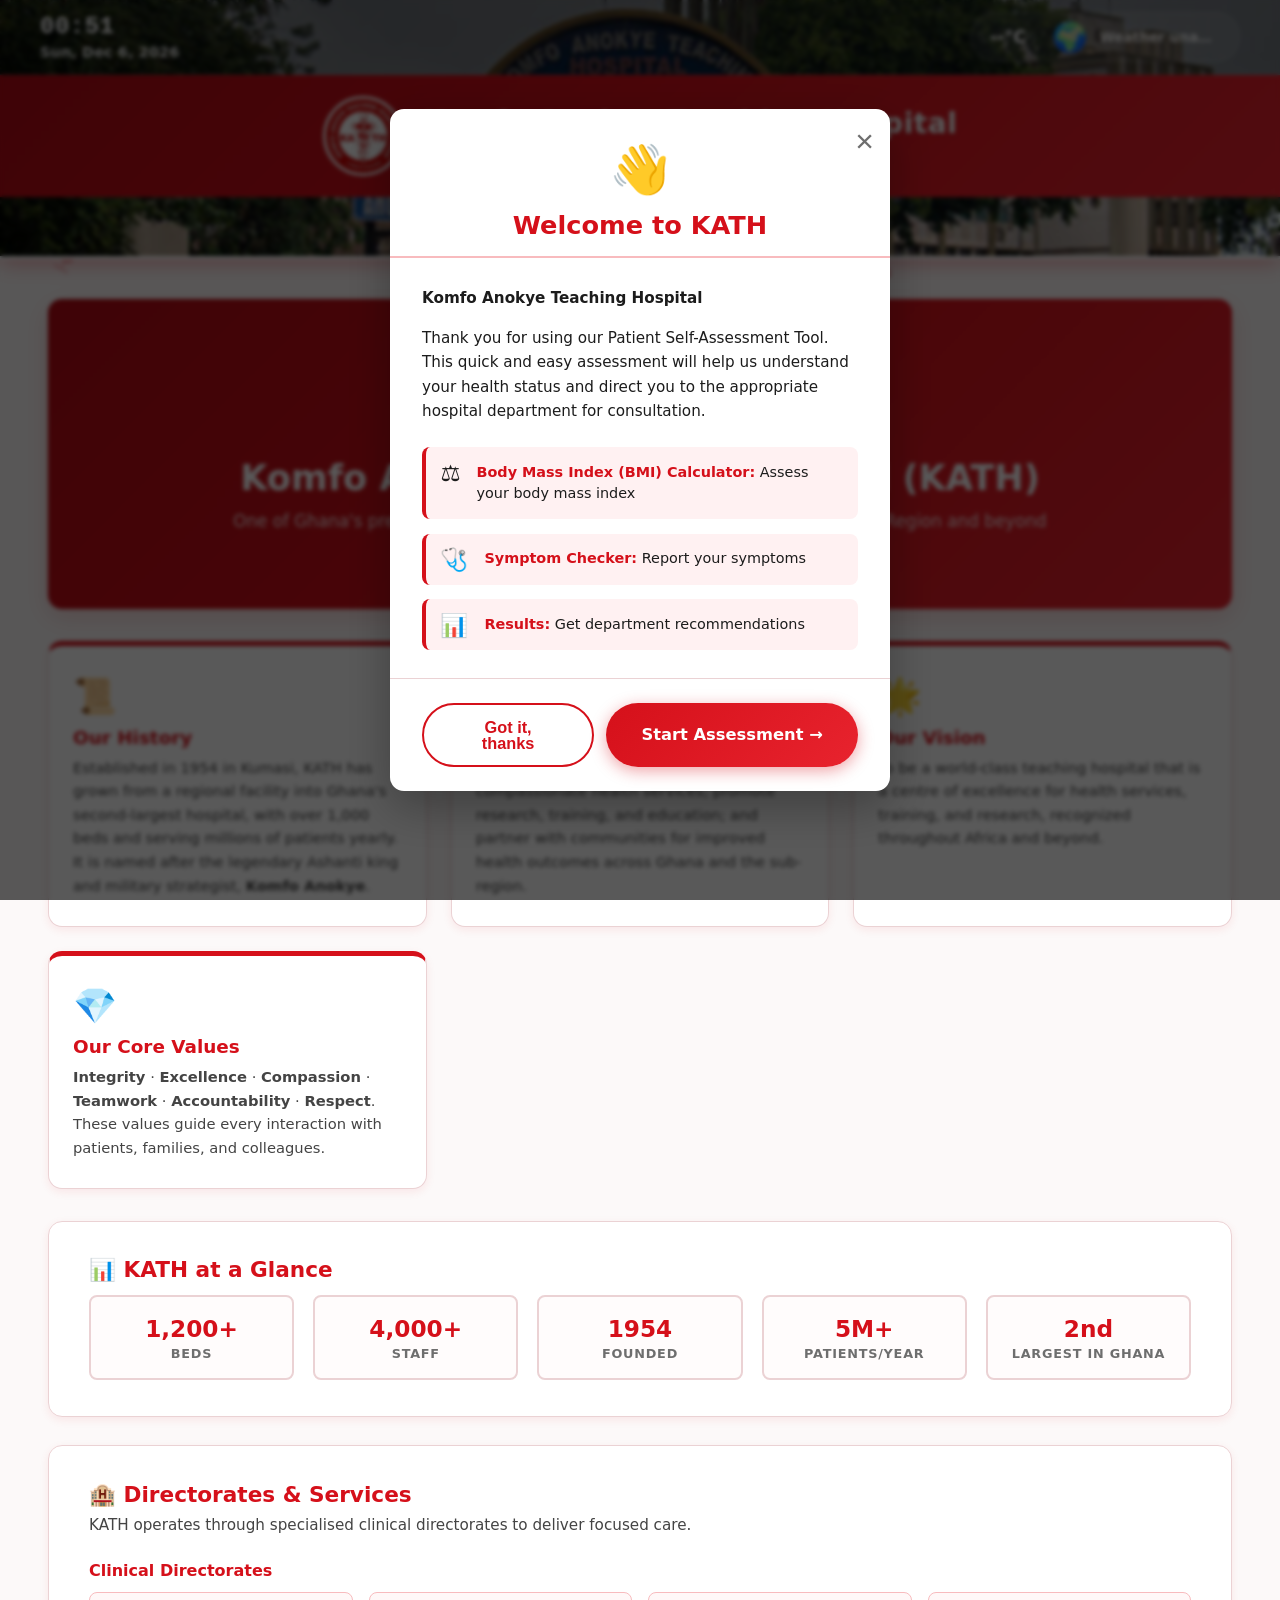
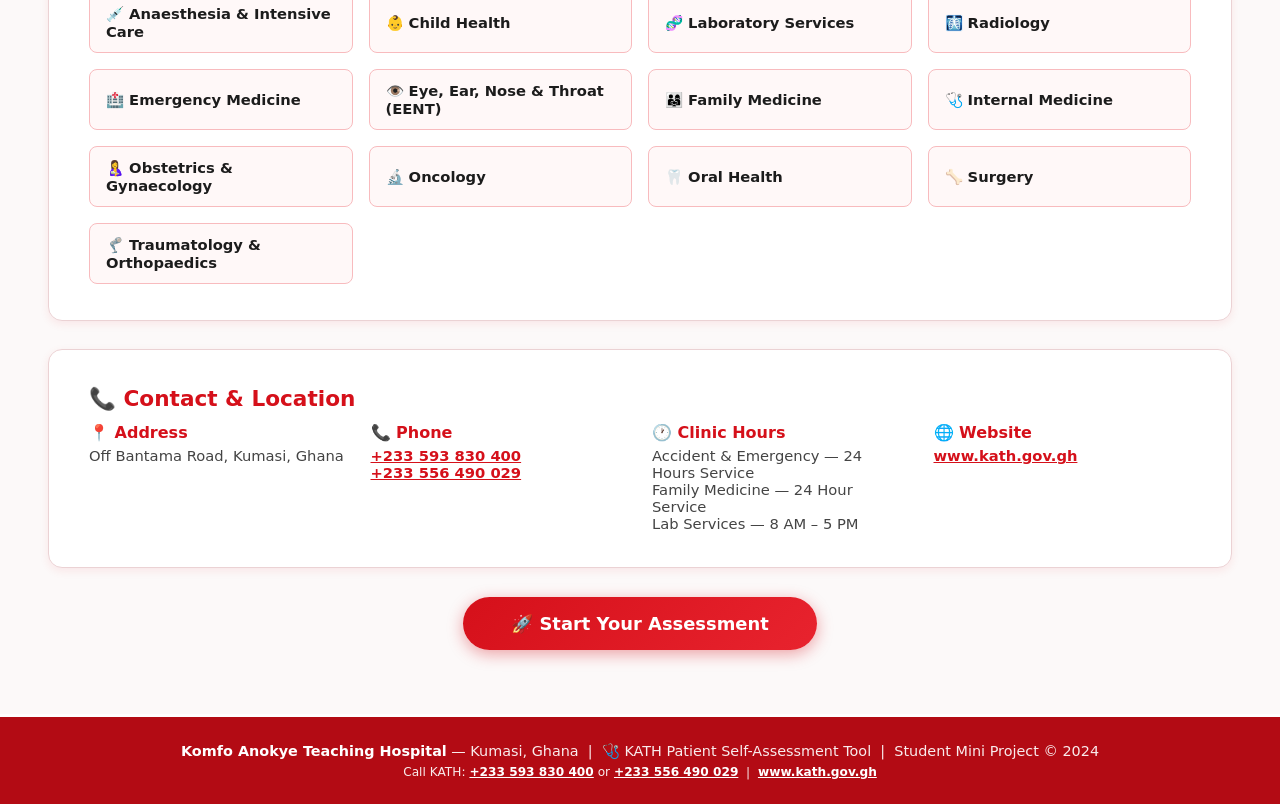
==== commit 5a6b4653: "Update website" ====
--- a/about.html
+++ b/about.html
@@ -230,21 +230,7 @@
         </p>
         <div class="directorate-group">
           <h3>Clinical Directorates</h3>
-          <div class="services-grid">
-            <div class="service-chip">💉 Anaesthesia &amp; Intensive Care</div>
-            <div class="service-chip">👶 Child Health</div>
-            <div class="service-chip">🧬 Laboratory Services</div>
-            <div class="service-chip">🩻 Radiology</div>
-            <div class="service-chip">🏥 Emergency Medicine</div>
-            <div class="service-chip">👁️ Eye, Ear, Nose &amp; Throat (EENT)</div>
-            <div class="service-chip">👨‍👩‍👧 Family Medicine</div>
-            <div class="service-chip">🩺 Internal Medicine</div>
-            <div class="service-chip">🤱 Obstetrics &amp; Gynaecology</div>
-            <div class="service-chip">🔬 Oncology</div>
-            <div class="service-chip">🦷 Oral Health</div>
-            <div class="service-chip">🦴 Surgery</div>
-            <div class="service-chip">🦿 Traumatology &amp; Orthopaedics</div>
-          </div>
+          <div class="services-grid" id="directorate-list"></div>
         </div>
       </div>
 
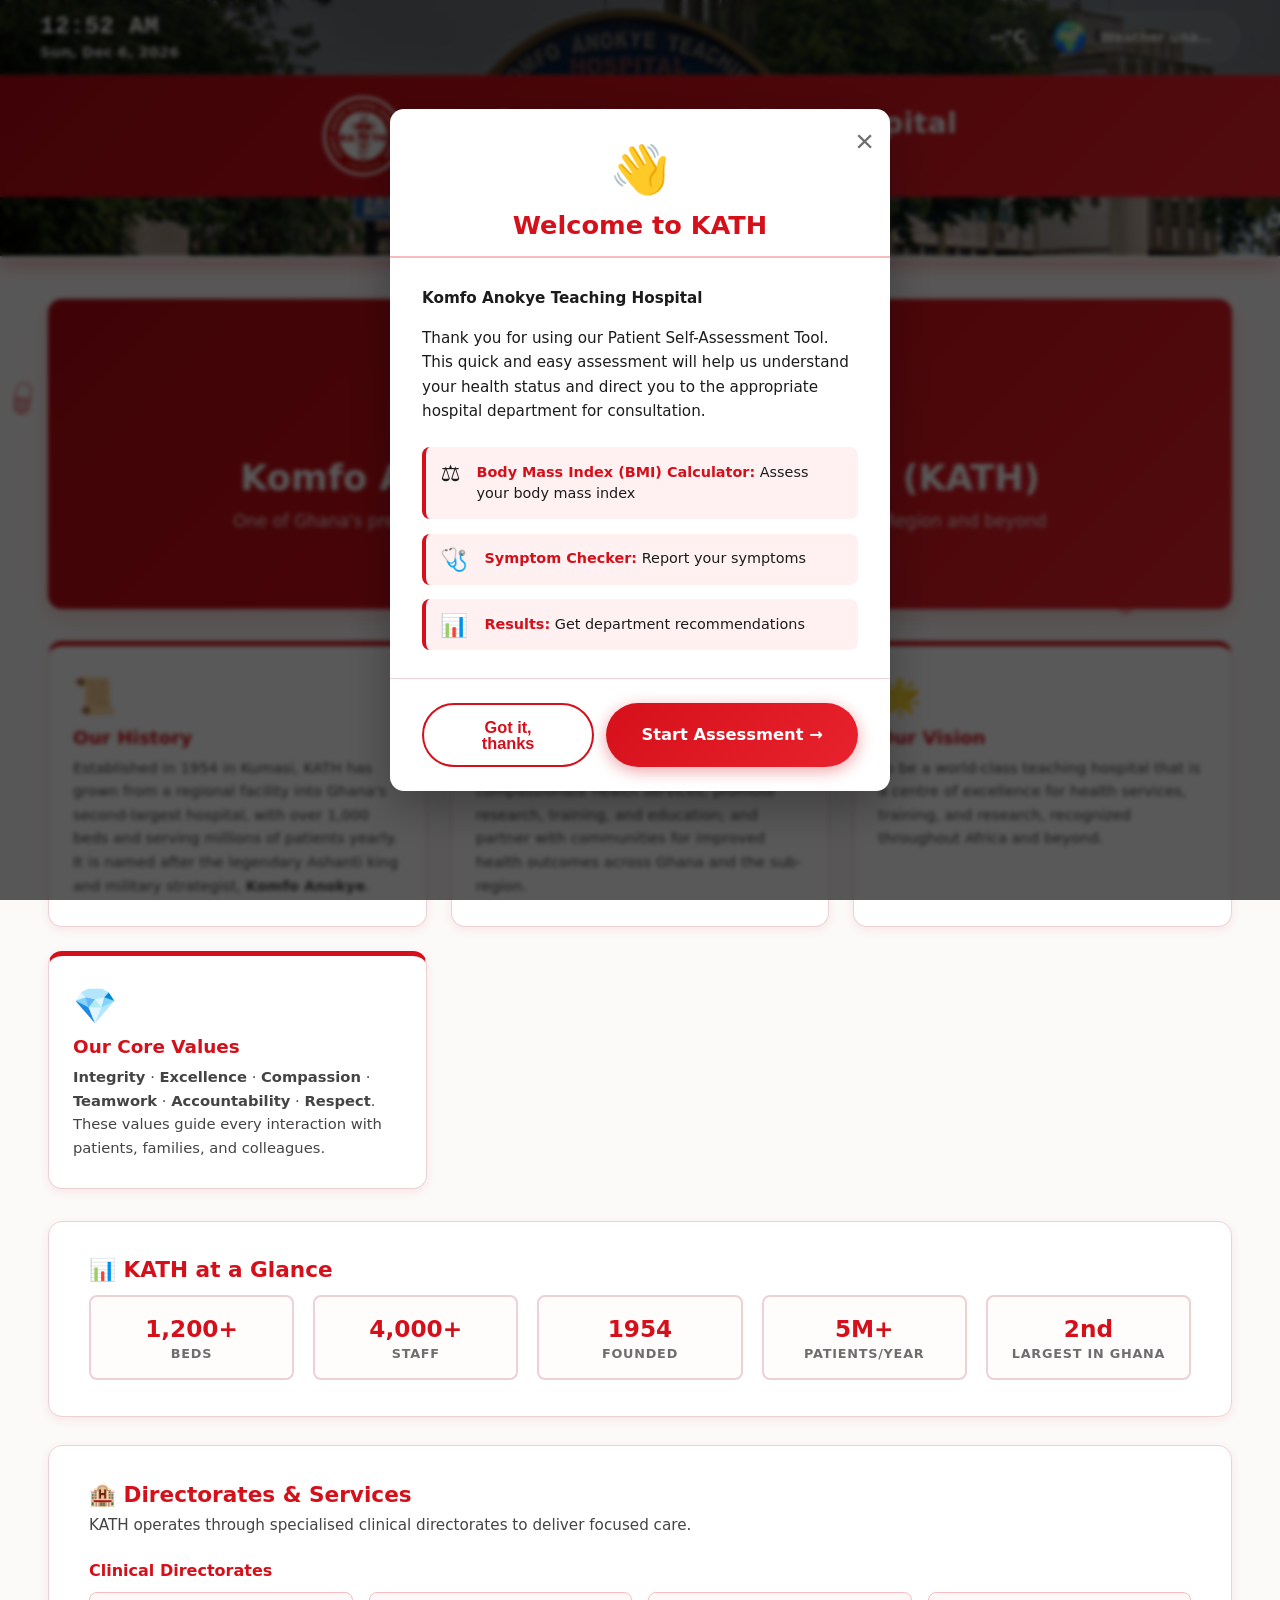
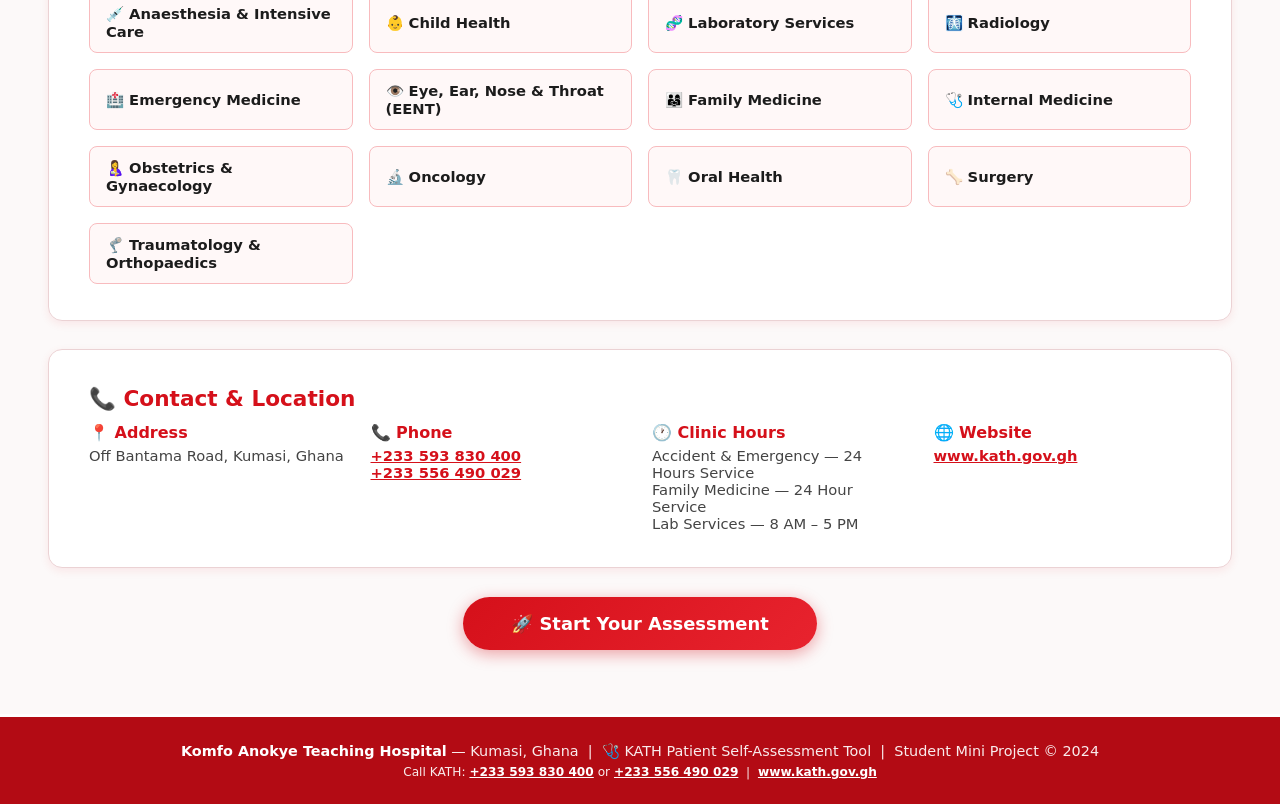
==== commit af971634: "Update website" ====
--- a/about.html
+++ b/about.html
@@ -285,10 +285,11 @@
     (function() {
       function updateDateTime() {
         const now = new Date();
-        const hours = String(now.getHours()).padStart(2, '0');
+        const hours = now.getHours() % 12 || 12;
         const minutes = String(now.getMinutes()).padStart(2, '0');
+        const period = now.getHours() < 12 ? 'AM' : 'PM';
         const timeDisplay = document.getElementById('time-display');
-        if (timeDisplay) timeDisplay.textContent = `${hours}:${minutes}`;
+        if (timeDisplay) timeDisplay.textContent = `${hours}:${minutes} ${period}`;
         const options = { weekday: 'short', year: 'numeric', month: 'short', day: 'numeric' };
         const dateStr = now.toLocaleDateString('en-US', options);
         const dateDisplay = document.getElementById('date-display');
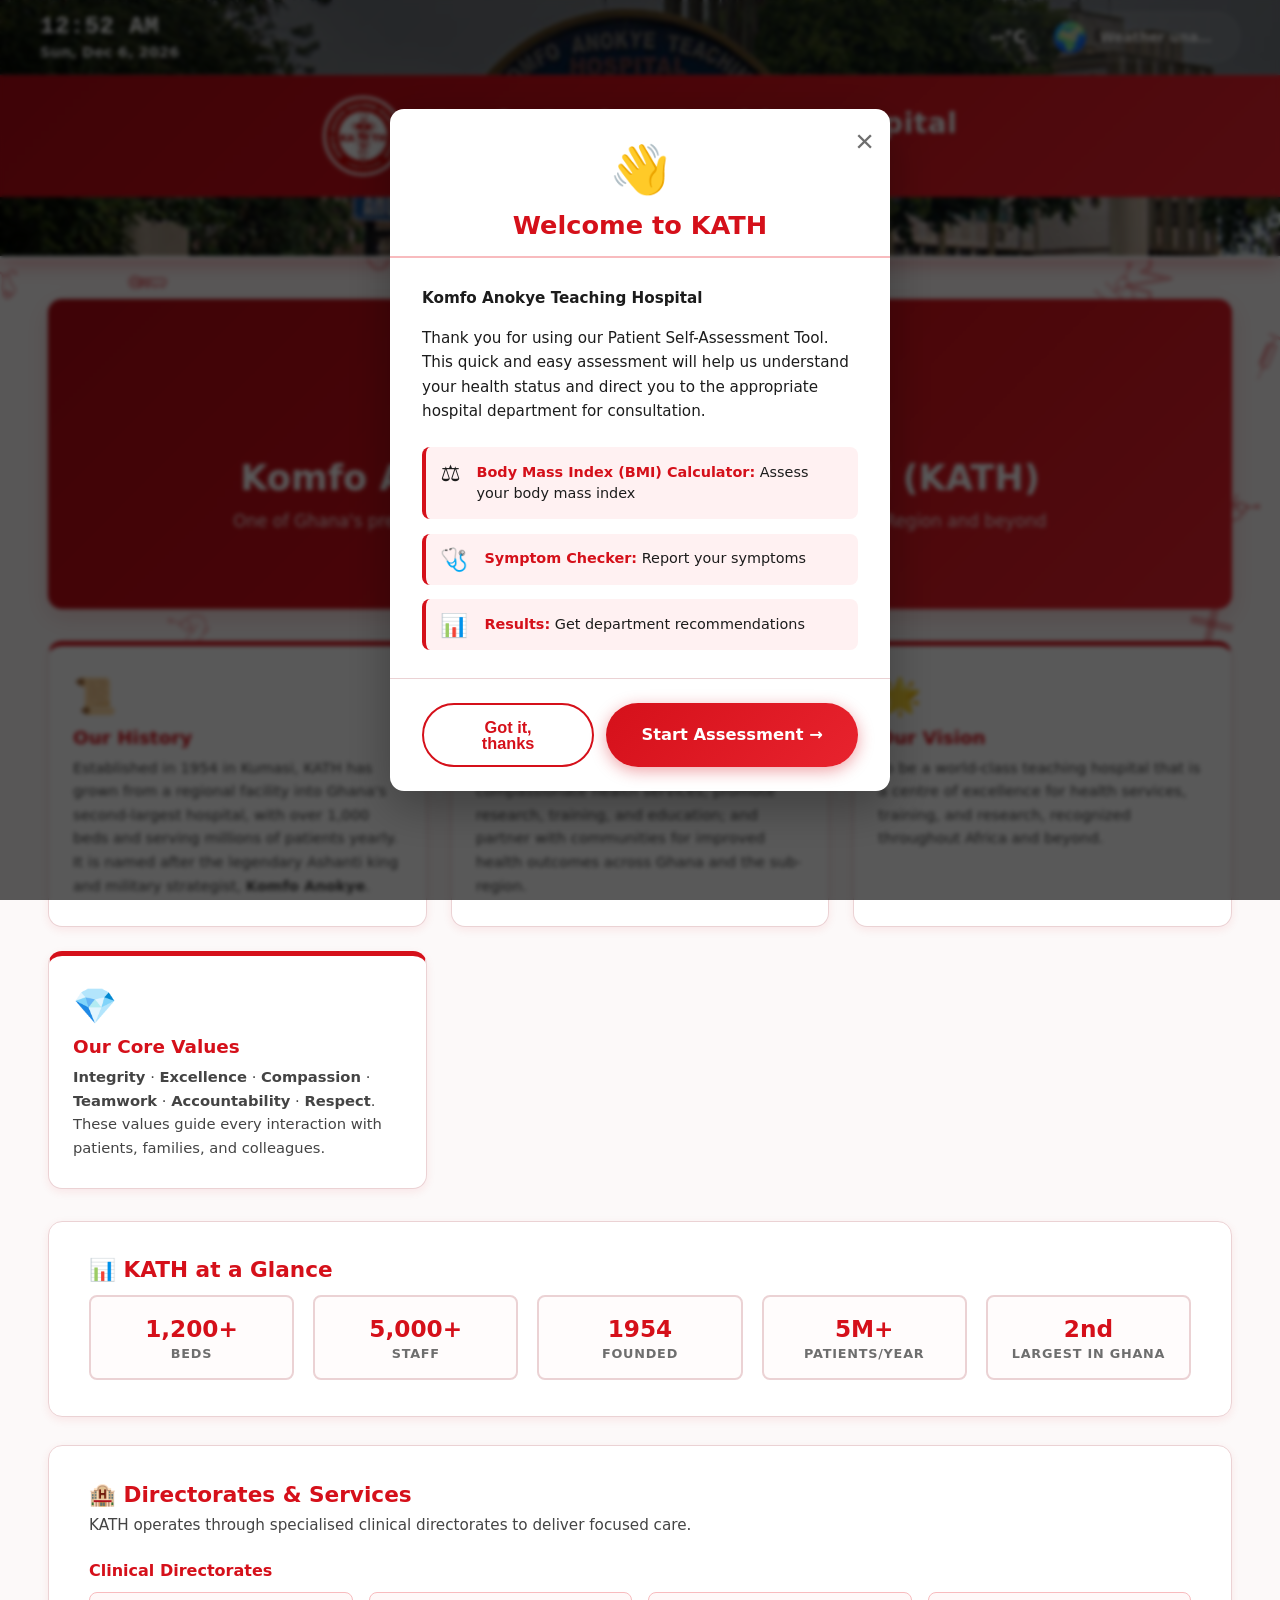
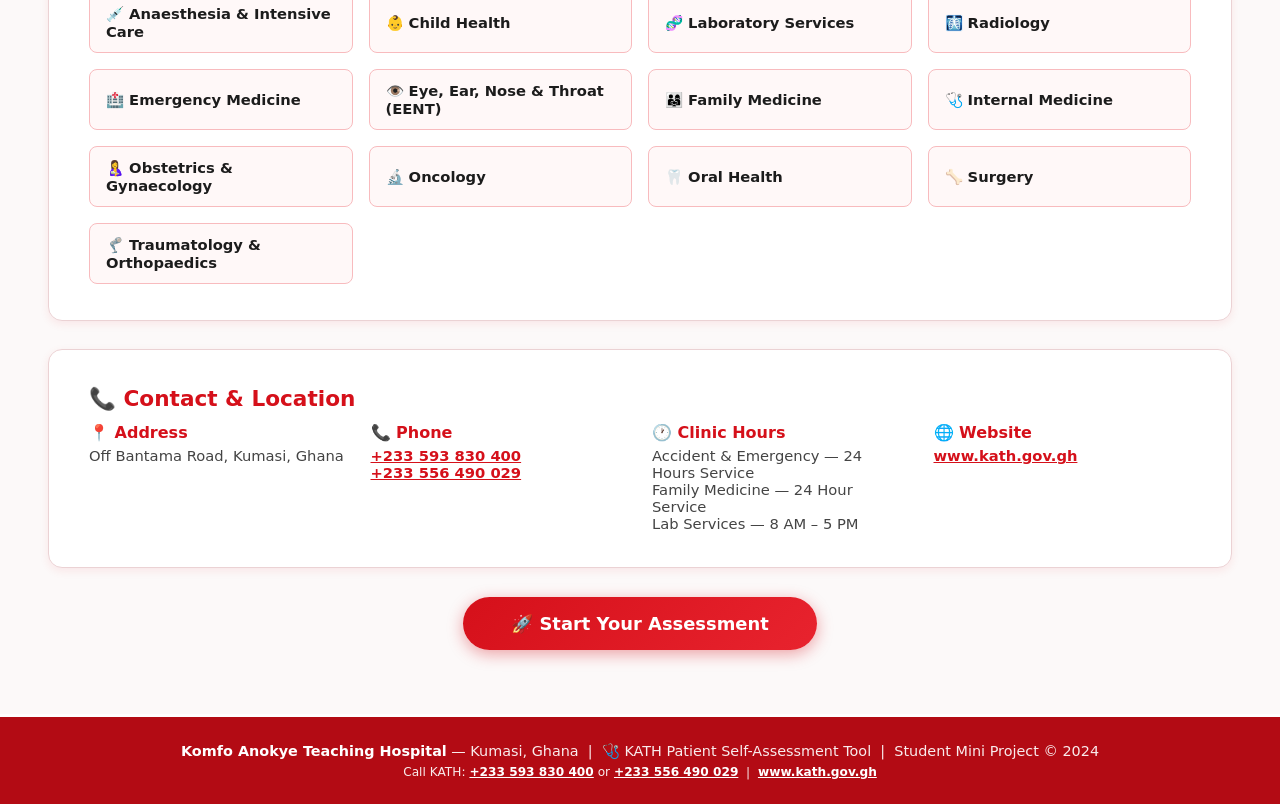
==== commit 08adc061: "Update website" ====
--- a/about.html
+++ b/about.html
@@ -204,7 +204,7 @@
             <div class="lbl">Beds</div>
           </div>
           <div class="summary-item">
-            <div class="val">4,000+</div>
+            <div class="val">5,000+</div>
             <div class="lbl">Staff</div>
           </div>
           <div class="summary-item">
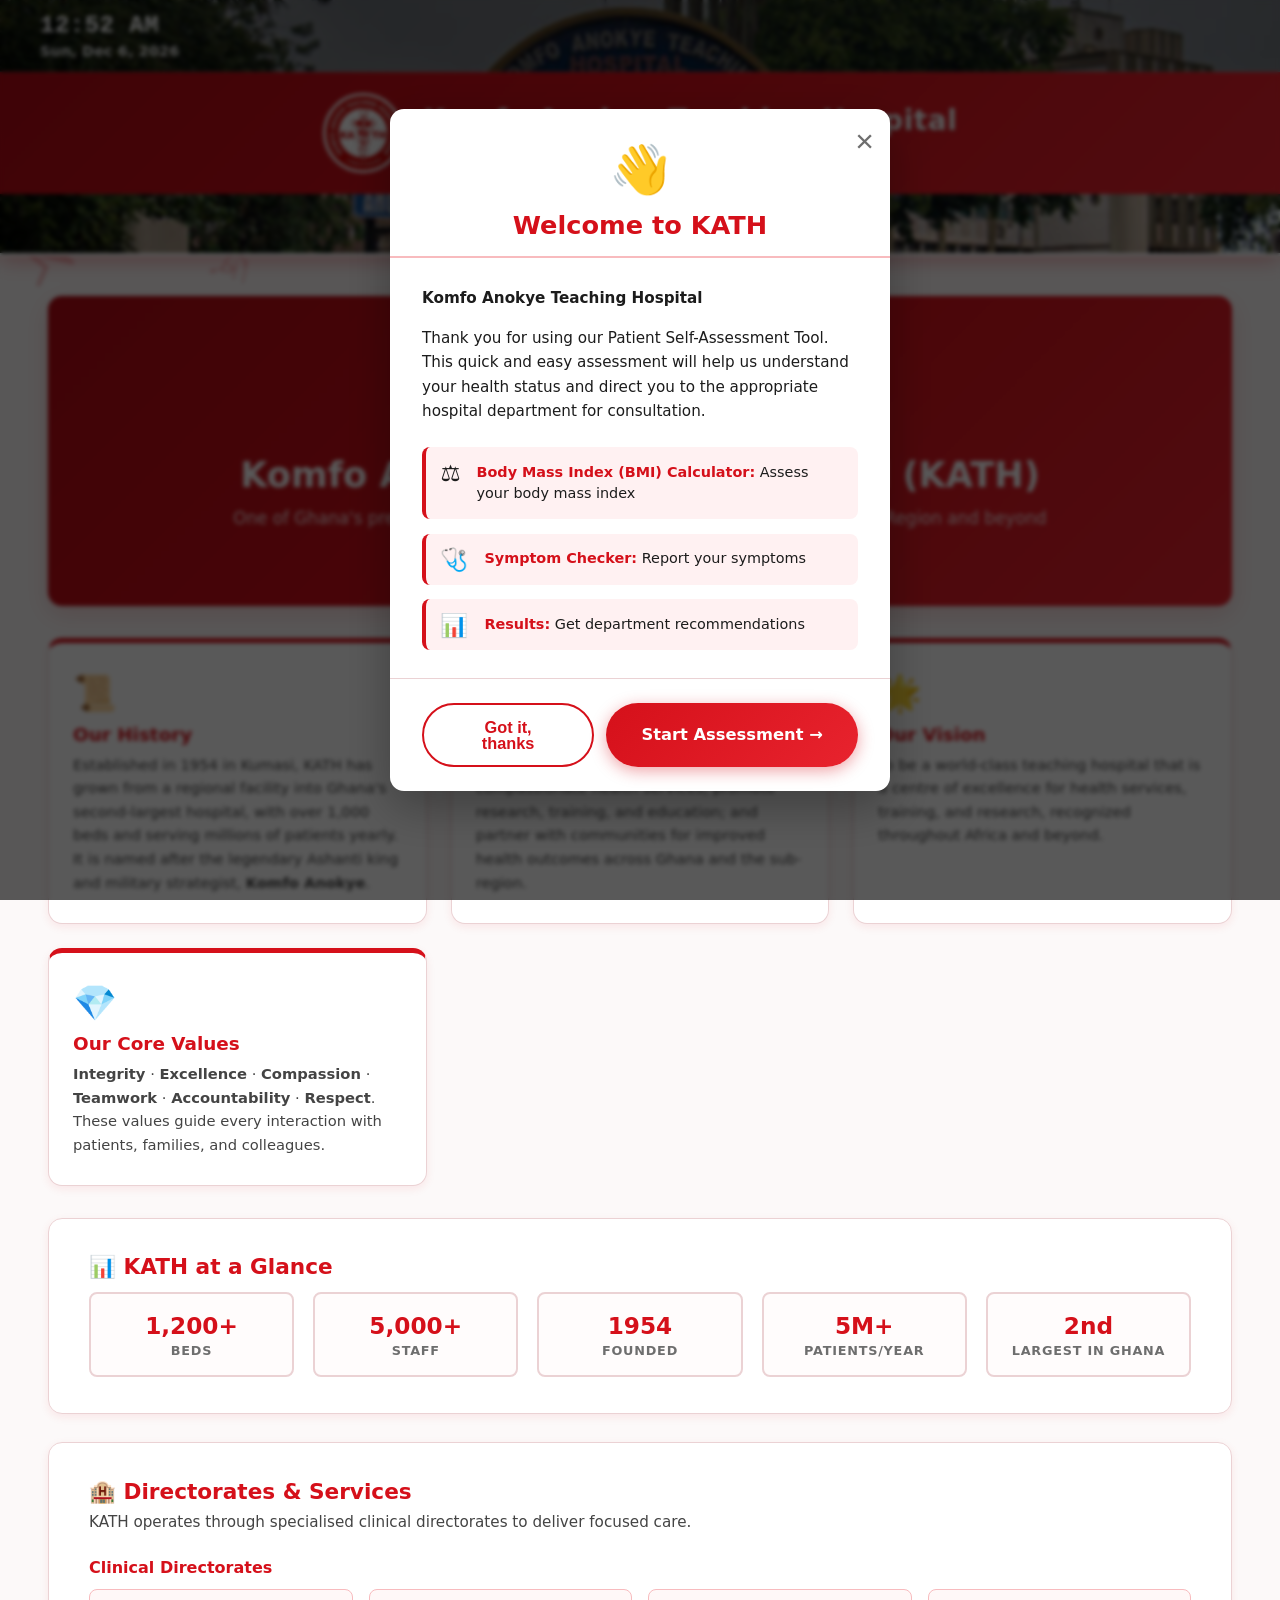
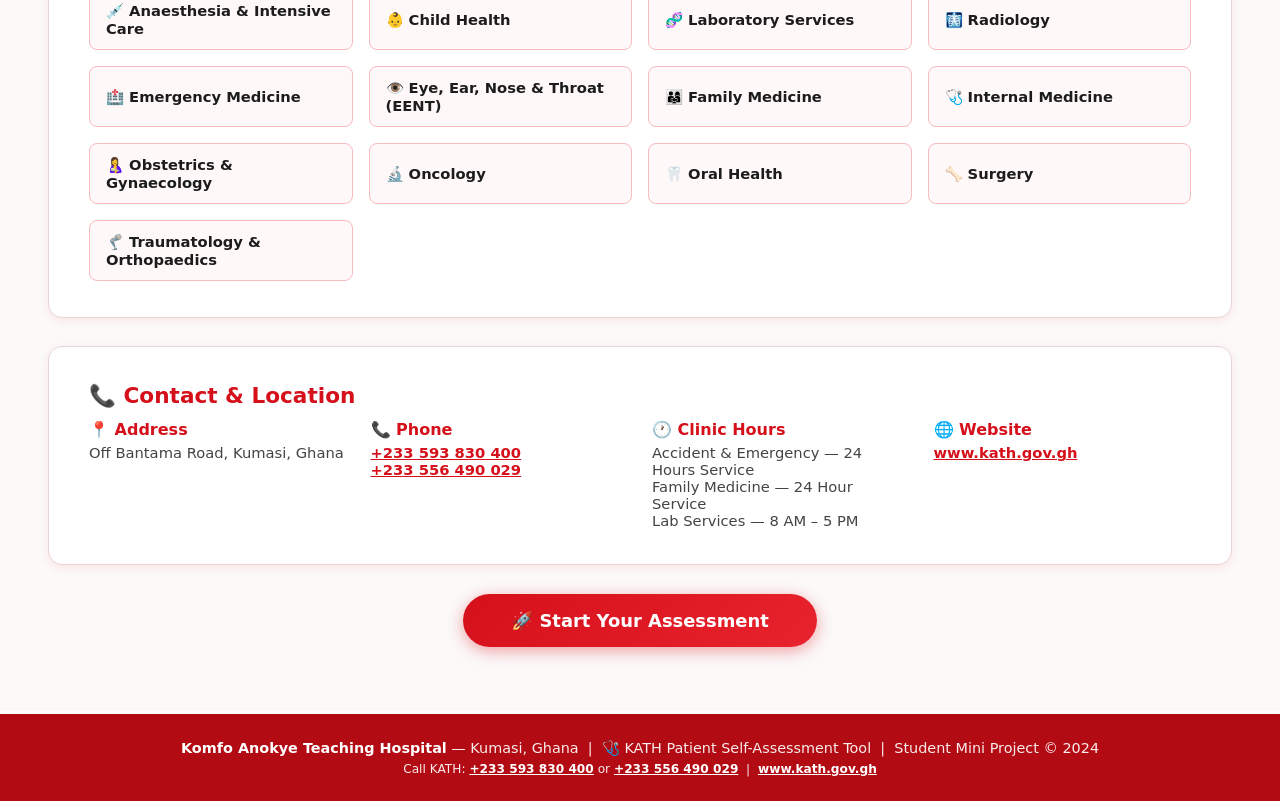
==== commit a334f35d: "Update website" ====
--- a/about.html
+++ b/about.html
@@ -44,17 +44,12 @@
 
   <!-- HEADER -->
   <header>
-    <!-- Date Time & Weather Widget -->
+    <!-- Date Time Widget -->
     <div class="datetime-weather-widget">
       <div class="widget-content">
         <div class="datetime-display">
           <div class="time-display" id="time-display">--:--</div>
           <div class="date-display" id="date-display">Loading...</div>
-        </div>
-        <div class="weather-display" id="weather-display">
-          <span class="weather-temp">--°C</span>
-          <span class="weather-icon">🌤️</span>
-          <span class="weather-desc">Loading...</span>
         </div>
       </div>
     </div>
--- a/style.css
+++ b/style.css
@@ -755,7 +755,7 @@
 .alert { padding: 0.9rem 1.2rem; border-radius: var(--radius-sm); font-size: 0.95rem; margin-bottom: 1.2rem; display: flex; align-items: center; gap: 0.6rem; }
 .alert-error { background: #ffebee; border: 1.8px solid #ef9a9a; color: var(--primary); font-weight: 700; }
 
-/* 18 Date Time & Weather Widget */
+/* 18 Date Time Widget */
 .datetime-weather-widget {
   background: linear-gradient(135deg, rgba(0, 0, 0, 0.45), rgba(0, 0, 0, 0.35));
   padding: 0.75rem 2.5rem;
@@ -794,38 +794,6 @@
   font-size: 0.9rem;
   opacity: 0.9;
   letter-spacing: 0.01em;
-}
-
-.weather-display {
-  display: flex;
-  align-items: center;
-  gap: 0.75rem;
-  color: var(--white);
-  background: rgba(255, 255, 255, 0.08);
-  padding: 0.6rem 1.2rem;
-  border-radius: 25px;
-  font-weight: 600;
-  border: 1px solid rgba(255, 255, 255, 0.15);
-}
-
-.weather-icon {
-  font-size: 1.8rem;
-  line-height: 1;
-}
-
-.weather-temp {
-  font-size: 1.1rem;
-  font-weight: 800;
-  min-width: 50px;
-}
-
-.weather-desc {
-  font-size: 0.85rem;
-  opacity: 0.9;
-  max-width: 120px;
-  overflow: hidden;
-  text-overflow: ellipsis;
-  white-space: nowrap;
 }
 
 /* Modal & Welcome Popup Styles */
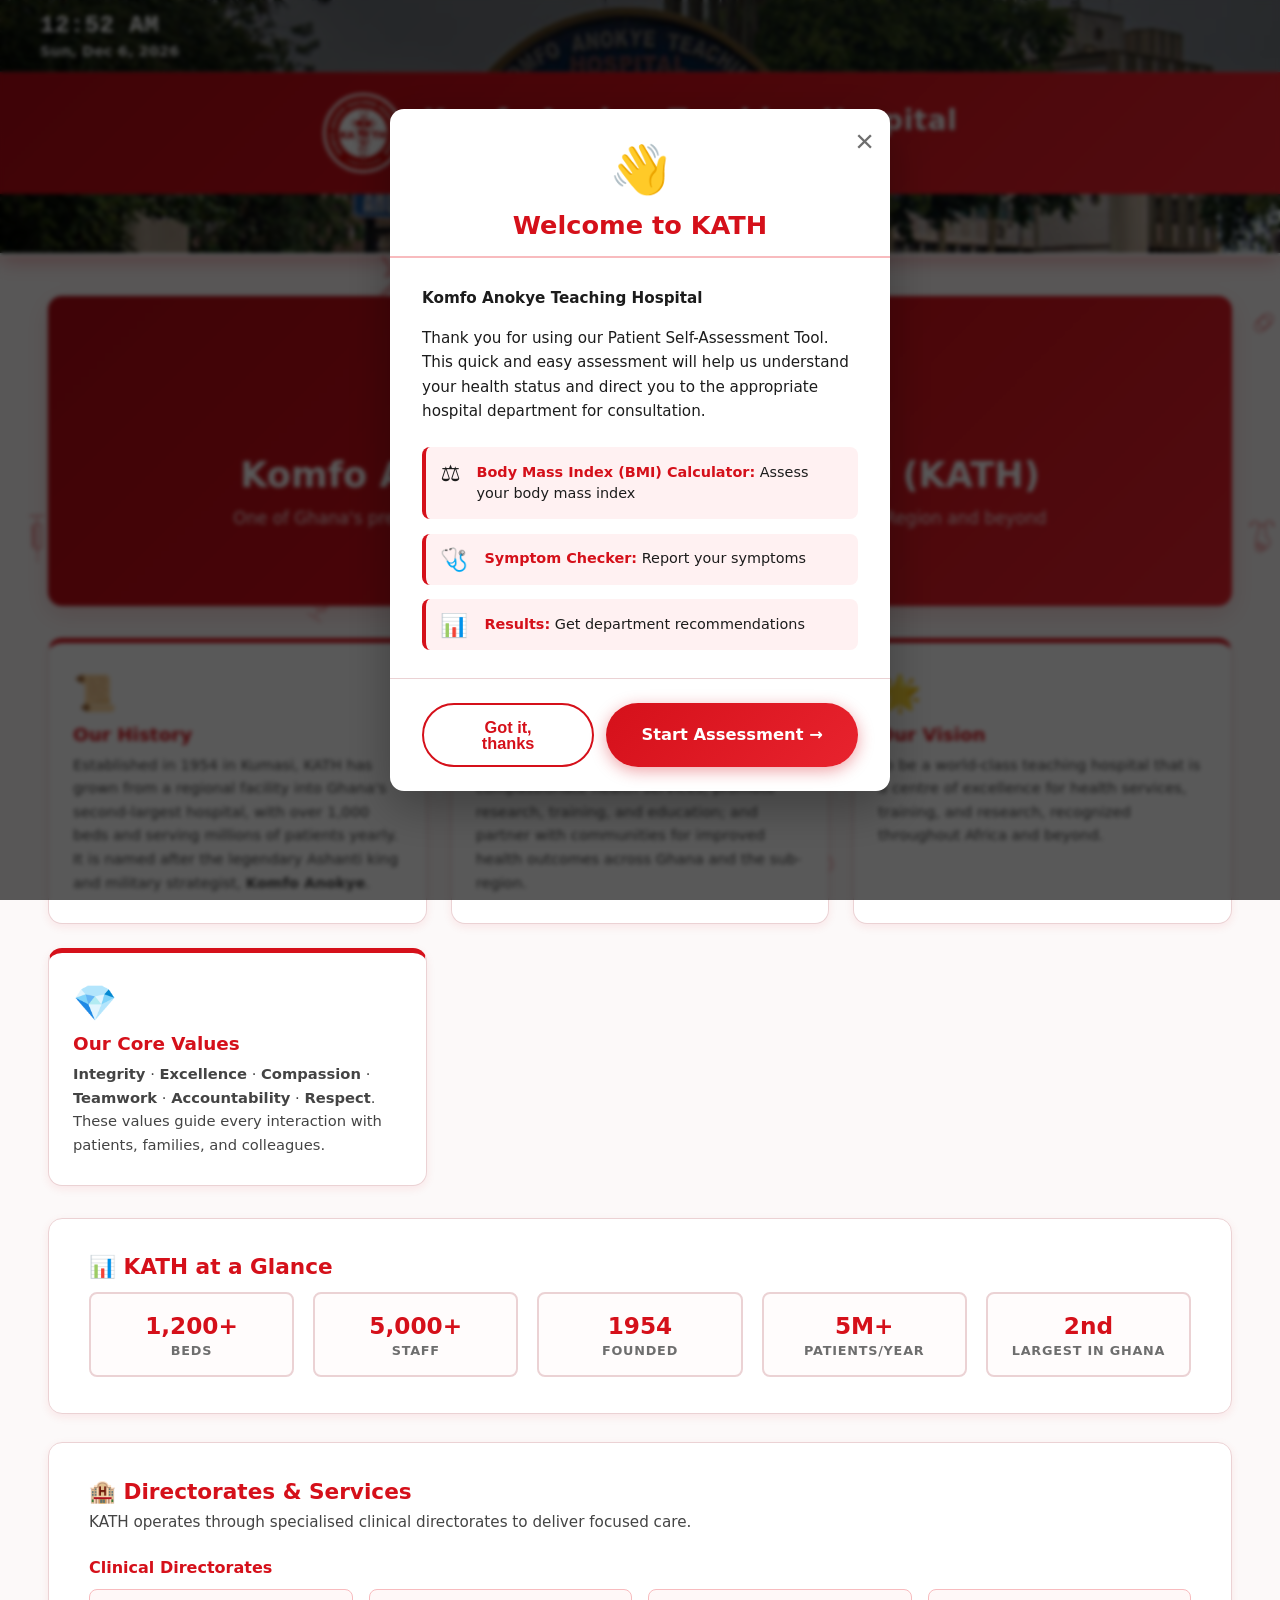
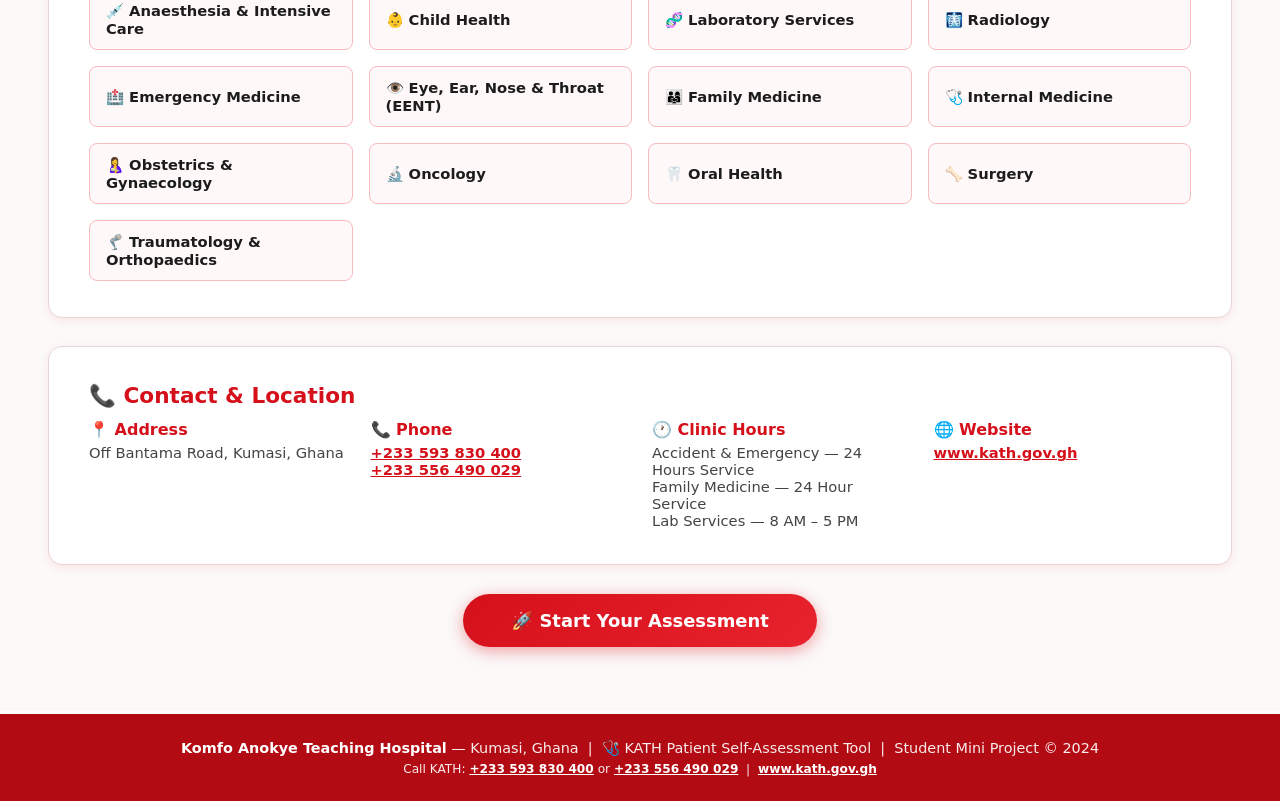
==== commit 50ccd0b8: "Updated website" ====
--- a/about.html
+++ b/about.html
@@ -275,7 +275,7 @@
 
   <script src="script.js"></script>
   
-  <!-- Initialize Date/Time/Weather immediately -->
+  <!-- Initialize Date/Time immediately -->
   <script>
     (function() {
       function updateDateTime() {
@@ -290,43 +290,15 @@
         const dateDisplay = document.getElementById('date-display');
         if (dateDisplay) dateDisplay.textContent = dateStr;
       }
-      function getWeatherIcon(code, isDay) {
-        if (code === 0) return isDay ? '☀️' : '🌙';
-        if (code === 1 || code === 2) return isDay ? '🌤️' : '🌥️';
-        if (code === 3) return '☁️';
-        if (code === 45 || code === 48) return '🌫️';
-        if (code >= 51 && code <= 67) return '🌧️';
-        if (code >= 71 && code <= 86) return '❄️';
-        if (code >= 80 && code <= 82) return '🌦️';
-        if (code >= 95 && code <= 99) return '⛈️';
-        return '🌤️';
+      if (document.readyState === 'loading') {
+        document.addEventListener('DOMContentLoaded', function() {
+          updateDateTime();
+          setInterval(updateDateTime, 60000);
+        });
+      } else {
+        updateDateTime();
+        setInterval(updateDateTime, 60000);
       }
-      function getWeatherDescription(code) {
-        const descriptions = {0: 'Clear', 1: 'Cloudy', 2: 'Cloudy', 3: 'Overcast', 45: 'Foggy', 48: 'Foggy', 51: 'Drizzle', 53: 'Drizzle', 55: 'Drizzle', 61: 'Rainy', 63: 'Rainy', 65: 'Rainy', 71: 'Snowy', 73: 'Snowy', 75: 'Snowy', 77: 'Snow', 80: 'Showers', 81: 'Showers', 82: 'Showers', 85: 'Snow', 86: 'Snow', 95: 'Stormy', 96: 'Stormy', 99: 'Stormy'};
-        return descriptions[code] || 'Check weather';
-      }
-      function fetchWeather() {
-        if (navigator.geolocation) {
-          navigator.geolocation.getCurrentPosition(function(pos) { getWeatherData(pos.coords.latitude, pos.coords.longitude); }, function() { getWeatherData(6.627, -1.616); }, { timeout: 5000 });
-        } else { getWeatherData(6.627, -1.616); }
-      }
-      function getWeatherData(lat, lon) {
-        fetch(`https://api.open-meteo.com/v1/forecast?latitude=${lat}&longitude=${lon}&current=temperature_2m,weather_code,is_day&timezone=auto`)
-          .then(r => r.json())
-          .then(data => {
-            const c = data.current;
-            const temp = Math.round(c.temperature_2m);
-            const icon = getWeatherIcon(c.weather_code, c.is_day === 1);
-            const desc = getWeatherDescription(c.weather_code);
-            const w = document.getElementById('weather-display');
-            if (w) w.innerHTML = `<span class="weather-temp">${temp}°C</span><span class="weather-icon">${icon}</span><span class="weather-desc">${desc}</span>`;
-          })
-          .catch(() => {
-            const w = document.getElementById('weather-display');
-            if (w) w.innerHTML = '<span class="weather-temp">--°C</span><span class="weather-icon">🌍</span><span class="weather-desc">Weather unavailable</span>';
-          });
-      }
-      if (document.readyState === 'loading') { document.addEventListener('DOMContentLoaded', function() { updateDateTime(); setInterval(updateDateTime, 60000); fetchWeather(); setInterval(fetchWeather, 1800000); }); } else { updateDateTime(); fetchWeather(); }
     })();
   </script>
 </body>
--- a/style.css
+++ b/style.css
@@ -510,13 +510,35 @@
 /* 12 Symptom Checkbox Items (Page Responsive Grid) */
 .symptom-list {
   display: grid;
-  grid-template-columns: repeat(auto-fit, minmax(360px, 1fr));
-  gap: 1.1rem;
+  grid-template-columns: repeat(auto-fit, minmax(280px, 1fr));
+  gap: 1.3rem;
   width: 100%;
   min-width: 0;
 }
 @media (max-width: 480px) {
   .symptom-list { grid-template-columns: 1fr; }
+}
+
+.symptom-group {
+  background: #fffaf9;
+  border: 1.8px solid var(--border);
+  border-radius: var(--radius);
+  padding: 1rem 1rem 0.8rem;
+  min-width: 0;
+}
+
+.symptom-group h3 {
+  margin: 0 0 0.85rem;
+  color: var(--primary);
+  font-size: 1rem;
+  font-weight: 800;
+  letter-spacing: 0.02em;
+}
+
+.symptom-group-items {
+  display: flex;
+  flex-direction: column;
+  gap: 0.75rem;
 }
 
 .symptom-item {
@@ -526,7 +548,7 @@
   background: var(--white);
   border: 2px solid var(--border);
   border-radius: var(--radius-sm);
-  padding: 1rem 1.25rem;
+  padding: 0.8rem 1rem;
   cursor: pointer;
   transition: border-color var(--transition), background var(--transition), transform var(--transition);
 }
@@ -542,7 +564,7 @@
 }
 .symptom-item label {
   margin: 0; cursor: pointer;
-  font-weight: 600; font-size: 0.98rem;
+  font-weight: 600; font-size: 0.95rem;
   display: flex; align-items: center; gap: 0.5rem;
 }
 .symptom-item.checked {
@@ -975,15 +997,6 @@
 
   .time-display {
     font-size: 1.25rem;
-  }
-
-  .weather-display {
-    font-size: 0.85rem;
-    padding: 0.5rem 1rem;
-  }
-
-  .weather-icon {
-    font-size: 1.4rem;
   }
 }
 
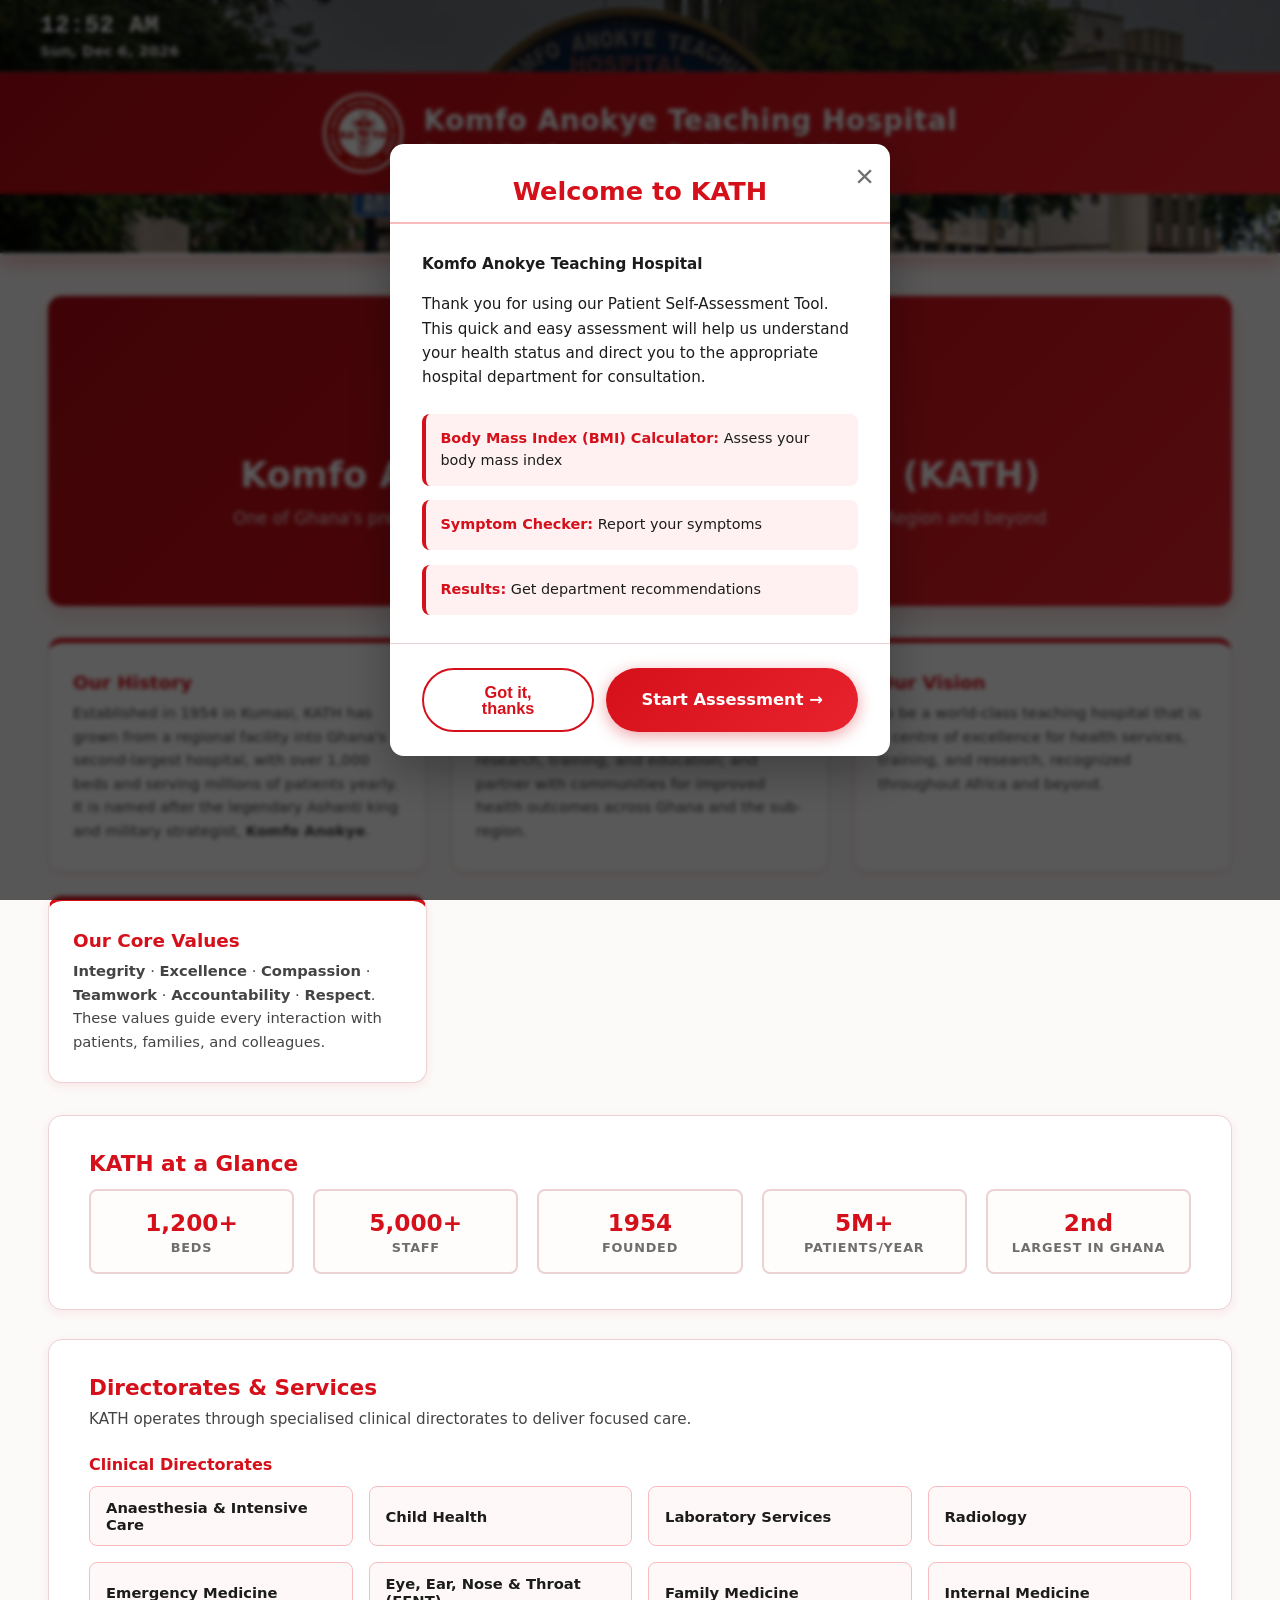
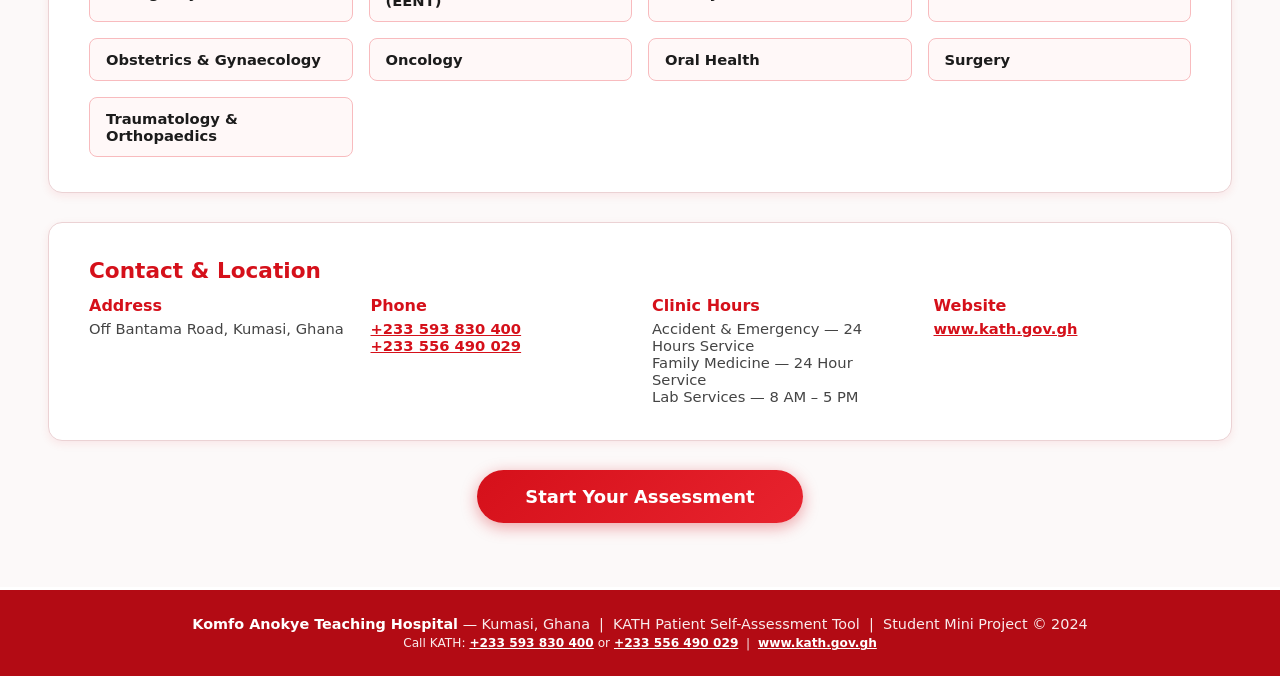
==== commit 5e58be48: "Updated website" ====
--- a/about.html
+++ b/about.html
@@ -14,7 +14,6 @@
     <div class="modal-content welcome-modal-box">
       <button class="modal-close-btn" aria-label="Close welcome message">&times;</button>
       <div class="modal-header">
-        <span class="modal-icon">👋</span>
         <h2>Welcome to KATH</h2>
       </div>
       <div class="modal-body">
@@ -22,15 +21,12 @@
         <p>Thank you for using our Patient Self-Assessment Tool. This quick and easy assessment will help us understand your health status and direct you to the appropriate hospital department for consultation.</p>
         <div class="welcome-features">
           <div class="feature">
-            <span class="feature-icon">⚖️</span>
             <span class="feature-text"><strong>Body Mass Index (BMI) Calculator:</strong> Assess your body mass index</span>
           </div>
           <div class="feature">
-            <span class="feature-icon">🩺</span>
             <span class="feature-text"><strong>Symptom Checker:</strong> Report your symptoms</span>
           </div>
           <div class="feature">
-            <span class="feature-icon">📊</span>
             <span class="feature-text"><strong>Results:</strong> Get department recommendations</span>
           </div>
         </div>
@@ -75,7 +71,6 @@
           </button>
           <div class="nav-dropdown-menu">
             <a href="index.html" class="nav-item">
-              <span class="nav-icon">🏠</span>
               <div class="nav-text">
                 <strong>Home</strong>
                 <small>Landing page &amp; overview</small>
@@ -83,24 +78,21 @@
             </a>
             
             <div class="dropdown-divider"></div>
-            <div class="dropdown-category">📋 Patient Self-Assessment</div>
+            <div class="dropdown-category"> Patient Self-Assessment</div>
             
             <a href="bmi.html" class="nav-item">
-              <span class="nav-icon">⚖️</span>
               <div class="nav-text">
                 <strong>Step 1: Body Mass Index (BMI) Calculator</strong>
                 <small>Enter height, weight &amp; metrics</small>
               </div>
             </a>
             <a href="symptoms.html" class="nav-item">
-              <span class="nav-icon">🩺</span>
               <div class="nav-text">
                 <strong>Step 2: Symptom Checker</strong>
                 <small>Select experienced symptoms</small>
               </div>
             </a>
             <a href="results.html" class="nav-item">
-              <span class="nav-icon">📊</span>
               <div class="nav-text">
                 <strong>Step 3: View Results</strong>
                 <small>Body Mass Index (BMI) reading &amp; KATH directorate</small>
@@ -108,17 +100,15 @@
             </a>
             
             <div class="dropdown-divider"></div>
-            <div class="dropdown-category">🏥 Hospital &amp; Feedback</div>
+            <div class="dropdown-category"> Hospital &amp; Feedback</div>
             
             <a href="about.html" class="nav-item active">
-              <span class="nav-icon">ℹ️</span>
               <div class="nav-text">
                 <strong>About KATH</strong>
                 <small>History, mission &amp; clinical services</small>
               </div>
             </a>
             <a href="feedback.html" class="nav-item">
-              <span class="nav-icon">💬</span>
               <div class="nav-text">
                 <strong>Patient Feedback</strong>
                 <small>Share comments &amp; ratings</small>
@@ -148,7 +138,6 @@
       <div class="info-grid">
 
         <div class="info-box">
-          <span class="icon">📜</span>
           <h3>Our History</h3>
           <p>
             Established in 1954 in Kumasi, KATH has grown from a regional facility into Ghana's
@@ -159,7 +148,6 @@
         </div>
 
         <div class="info-box">
-          <span class="icon">🎯</span>
           <h3>Our Mission</h3>
           <p>
             To provide excellent, equitable, and compassionate health services; promote research,
@@ -169,7 +157,6 @@
         </div>
 
         <div class="info-box">
-          <span class="icon">🌟</span>
           <h3>Our Vision</h3>
           <p>
             To be a world-class teaching hospital that is a centre of excellence for health
@@ -178,7 +165,6 @@
         </div>
 
         <div class="info-box">
-          <span class="icon">💎</span>
           <h3>Our Core Values</h3>
           <p>
             <strong>Integrity</strong> · <strong>Excellence</strong> ·
@@ -192,7 +178,7 @@
 
       <!-- Key Stats -->
       <div class="card">
-        <div class="card-title">📊 KATH at a Glance</div>
+        <div class="card-title">KATH at a Glance</div>
         <div style="display:grid;grid-template-columns:repeat(auto-fit,minmax(160px,1fr));gap:1.2rem;margin-top:.8rem;">
           <div class="summary-item">
             <div class="val">1,200+</div>
@@ -219,7 +205,7 @@
 
       <!-- Services & Directorates -->
       <div class="card">
-        <div class="card-title">🏨 Directorates &amp; Services</div>
+        <div class="card-title">Directorates &amp; Services</div>
         <p class="card-subtitle">
           KATH operates through specialised clinical directorates to deliver focused care.
         </p>
@@ -231,22 +217,22 @@
 
       <!-- Contact info -->
       <div class="card">
-        <div class="card-title">📞 Contact &amp; Location</div>
+        <div class="card-title">Contact &amp; Location</div>
         <div style="display:grid;grid-template-columns:repeat(auto-fit,minmax(220px,1fr));gap:1.5rem;margin-top:.8rem;">
           <div>
-            <p style="font-weight:700;color:var(--primary);margin-bottom:.3rem;">📍 Address</p>
+            <p style="font-weight:700;color:var(--primary);margin-bottom:.3rem;"> Address</p>
             <p style="color:var(--text-mid);font-size:.92rem;">Off Bantama Road, Kumasi, Ghana</p>
           </div>
           <div>
-            <p style="font-weight:700;color:var(--primary);margin-bottom:.3rem;">📞 Phone</p>
+            <p style="font-weight:700;color:var(--primary);margin-bottom:.3rem;"> Phone</p>
             <p style="color:var(--text-mid);font-size:.92rem;"><a href="tel:+233593830400" style="color:var(--primary);font-weight:700;">+233 593 830 400</a><br/><a href="tel:+233556490029" style="color:var(--primary);font-weight:700;">+233 556 490 029</a></p>
           </div>
           <div>
-            <p style="font-weight:700;color:var(--primary);margin-bottom:.3rem;">🕐 Clinic Hours</p>
+            <p style="font-weight:700;color:var(--primary);margin-bottom:.3rem;"> Clinic Hours</p>
             <p style="color:var(--text-mid);font-size:.92rem;">Accident &amp; Emergency — 24 Hours Service<br/>Family Medicine — 24 Hour Service<br/>Lab Services — 8 AM – 5 PM</p>
           </div>
           <div>
-            <p style="font-weight:700;color:var(--primary);margin-bottom:.3rem;">🌐 Website</p>
+            <p style="font-weight:700;color:var(--primary);margin-bottom:.3rem;"> Website</p>
             <p style="color:var(--text-mid);font-size:.92rem;"><a href="https://www.kath.gov.gh" target="_blank" rel="noopener noreferrer" style="color:var(--primary);font-weight:700;">www.kath.gov.gh</a></p>
           </div>
         </div>
@@ -255,7 +241,7 @@
       <!-- CTA -->
       <div class="text-center mt-2">
         <a href="bmi.html" class="btn btn-primary btn-lg">
-          🚀 Start Your Assessment
+           Start Your Assessment
         </a>
       </div>
 
@@ -265,7 +251,7 @@
   <footer>
     <p>
       <strong>Komfo Anokye Teaching Hospital</strong> &mdash; Kumasi, Ghana &nbsp;|&nbsp;
-      🩺 KATH Patient Self-Assessment Tool &nbsp;|&nbsp; Student Mini Project &copy; 2024
+       KATH Patient Self-Assessment Tool &nbsp;|&nbsp; Student Mini Project &copy; 2024
     </p>
     <p style="margin-top:.3rem;font-size:.76rem;">
       Call KATH: <a href="tel:+233593830400">+233 593 830 400</a> or <a href="tel:+233556490029">+233 556 490 029</a> &nbsp;|&nbsp;
--- a/style.css
+++ b/style.css
@@ -53,17 +53,6 @@
   max-width: 100%;
 }
 
-/* 3 Animated Background Canvas */
-#bg-canvas {
-  position: fixed;
-  top: 0;
-  left: 0;
-  width: 100%;
-  height: 100vh;
-  z-index: 0;
-  pointer-events: none;
-}
-
 /* 4 Page Header */
 header {
   background: linear-gradient(135deg, var(--primary-dark) 0%, var(--primary) 50%, var(--primary-light) 100%);
@@ -272,11 +261,6 @@
   color: var(--primary);
 }
 
-.nav-icon {
-  font-size: 1.35rem;
-  flex-shrink: 0;
-}
-
 .nav-text {
   display: flex;
   flex-direction: column;
@@ -376,16 +360,6 @@
   padding: 3rem 1.5rem 2.5rem;
   max-width: 1100px;
   margin: 0 auto;
-}
-.hero-icon {
-  font-size: 5rem;
-  display: block;
-  margin-bottom: 1rem;
-  animation: float 3s ease-in-out infinite;
-}
-@keyframes float {
-  0%, 100% { transform: translateY(0); }
-  50%       { transform: translateY(-8px); }
 }
 .hero h2 {
   font-size: clamp(1.8rem, 4.5vw, 2.75rem);
@@ -889,12 +863,6 @@
   border-bottom: 2px solid var(--red-border);
 }
 
-.modal-icon {
-  font-size: 3rem;
-  display: block;
-  margin-bottom: 0.75rem;
-}
-
 .modal-header h2 {
   color: var(--primary);
   font-size: 1.6rem;
@@ -932,12 +900,6 @@
   background: var(--red-subtle);
   border-radius: var(--radius-sm);
   border-left: 4px solid var(--primary);
-}
-
-.feature-icon {
-  font-size: 1.4rem;
-  flex-shrink: 0;
-  line-height: 1;
 }
 
 .feature-text {
@@ -1033,7 +995,6 @@
   .header-text { text-align: center; }
   .header-logo { width: 66px; height: 66px; }
   .card { padding: 1.4rem 1.1rem; }
-  .hero-icon { font-size: 3.6rem; }
   .hero h2 { font-size: 1.55rem; }
   .features-grid,
   .symptom-list { grid-template-columns: minmax(0, 1fr); }
